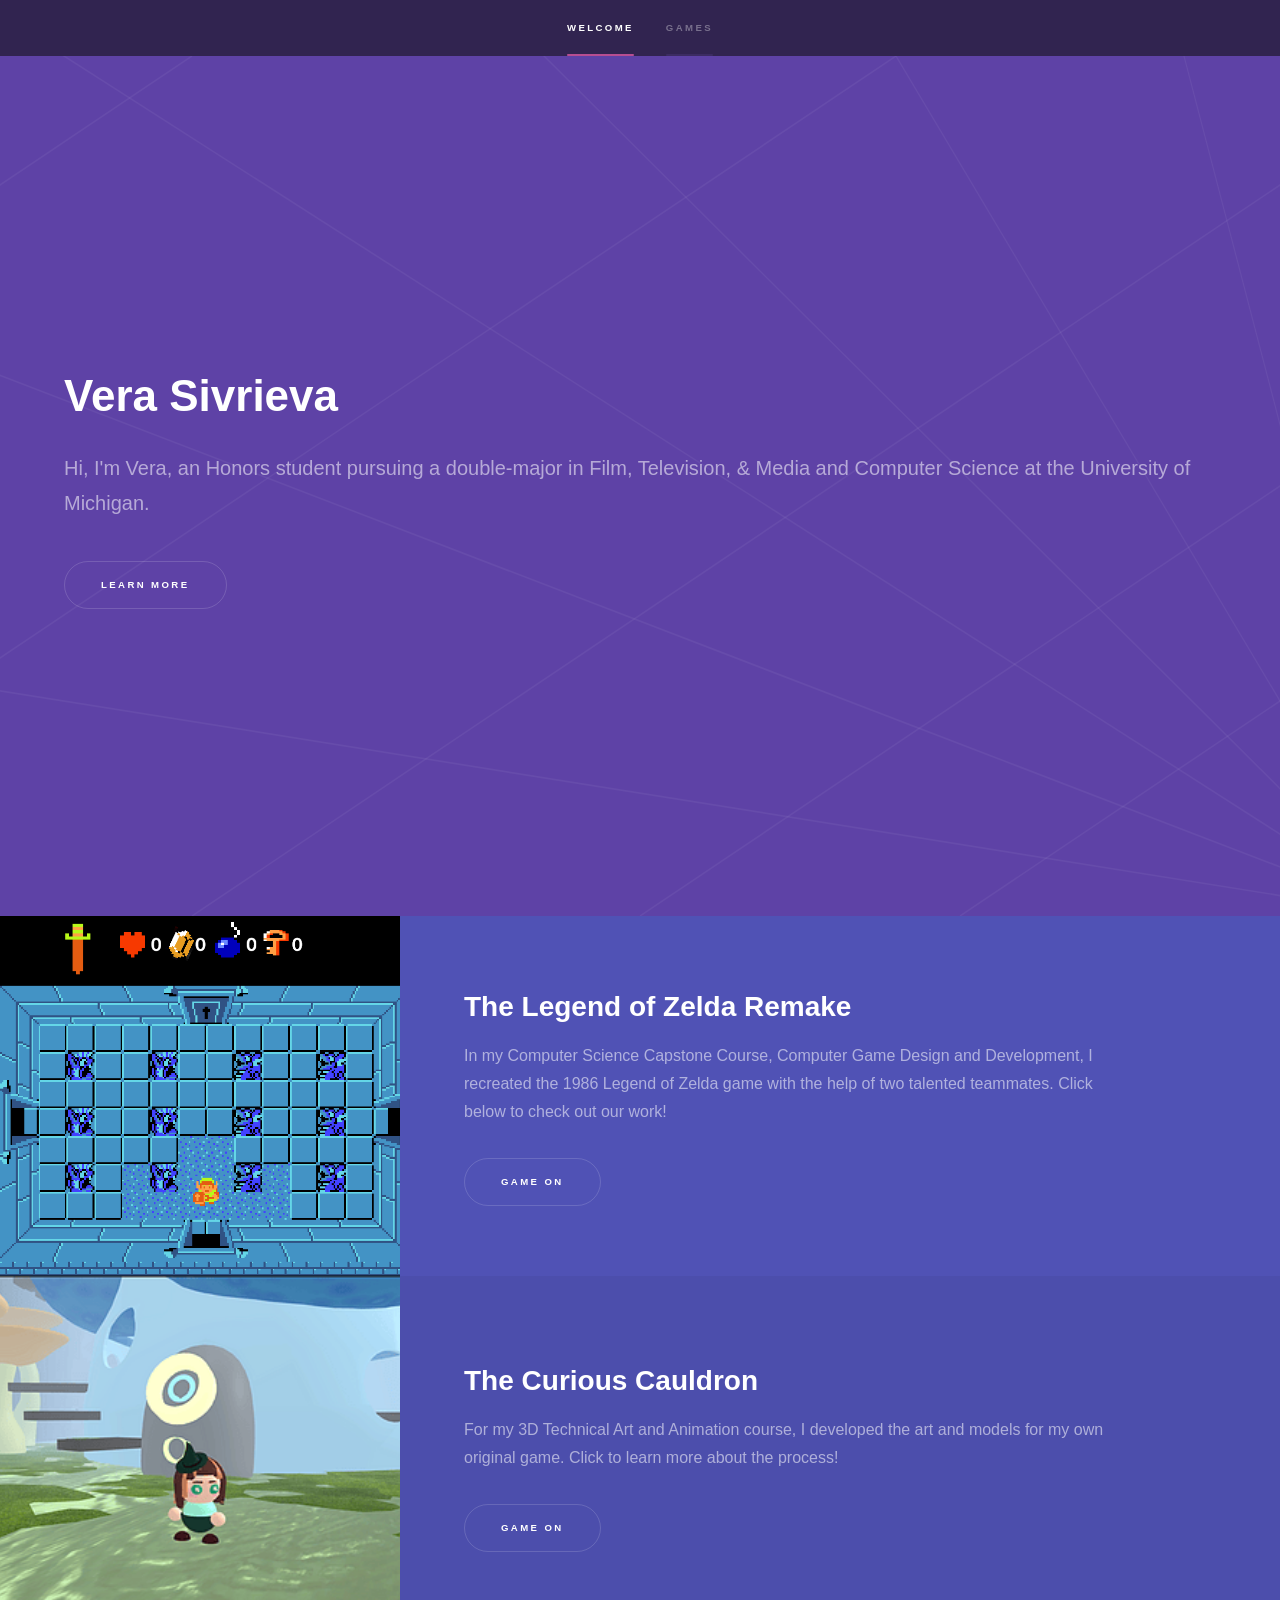
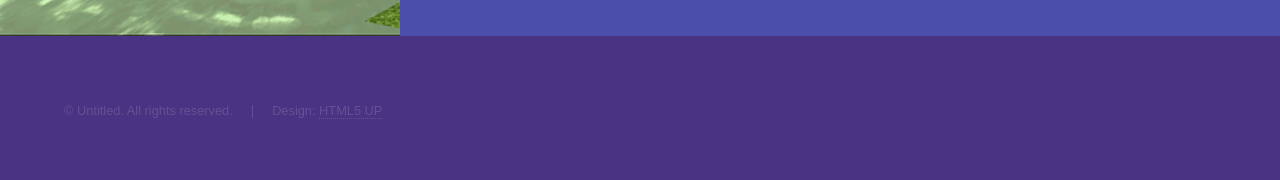
==== index.html @ f1d7e903 "first" ====
<!DOCTYPE HTML>
<!--
	Hyperspace by HTML5 UP
	html5up.net | @ajlkn
	Free for personal and commercial use under the CCA 3.0 license (html5up.net/license)
-->
<html>
	<head>
		<title>Vera Sivrieva</title>
		<meta charset="utf-8" />
		<meta name="viewport" content="width=device-width, initial-scale=1, user-scalable=no" />
		<link rel="stylesheet" href="assets/css/main.css" />
		<noscript><link rel="stylesheet" href="assets/css/noscript.css" /></noscript>
	</head>
	<body class="is-preload">

		<!-- Sidebar -->
			<section id="sidebar">
				<div class="inner">
					<nav>
						<ul>
							<li><a href="#intro">Welcome</a></li>
							<li><a href="#one">Games</a></li>
							<!--<li><a href="#two">What we do</a></li>
							<li><a href="#three">Get in touch</a></li>-->
						</ul>
					</nav>
				</div>
			</section>

		<!-- Wrapper -->
			<div id="wrapper">

				<!-- Intro -->
					<section id="intro" class="wrapper style1 fullscreen fade-up">
						<div class="inner">
							<h1>Vera Sivrieva</h1>
							<p>Hi, I'm Vera, an Honors student pursuing a double-major in Film, Television, & Media and Computer Science at the University of Michigan.</p>
							<ul class="actions">
								<li><a href="#one" class="button scrolly">Learn more</a></li>
							</ul>
						</div>
					</section>

				<!-- One -->
					<section id="one" class="wrapper style2 spotlights">
						<section>
							<a href="#" class="image"><img src="images/zelda.png" alt="" data-position="center center" /></a>
							<div class="content">
								<div class="inner">
									<h2>The Legend of Zelda Remake</h2>
									<p>In my Computer Science Capstone Course, Computer Game Design and Development, I recreated the 1986 Legend of Zelda game with the help of two talented teammates. Click below to check out our work!</p>
									<ul class="actions">
										<li><a href="generic.html" class="button">Game On</a></li>
									</ul>
								</div>
							</div>
						</section>
						<section>
							<a href="#" class="image"><img src="images/curiouscauldron.png" alt="" data-position="top center" /></a>
							<div class="content">
								<div class="inner">
									<h2>The Curious Cauldron</h2>
									<p>For my 3D Technical Art and Animation course, I developed the art and models for my own original game. Click to learn more about the process! </p>
									<ul class="actions">
										<li><a href="generic.html" class="button">Game On</a></li>
									</ul>
								</div>
							</div>
						</section>
						<!--<section>
							<a href="#" class="image"><img src="images/pic03.jpg" alt="" data-position="25% 25%" /></a>
							<div class="content">
								<div class="inner">
									<h2>Ultricies aliquam</h2>
									<p>Phasellus convallis elit id ullamcorper pulvinar. Duis aliquam turpis mauris, eu ultricies erat malesuada quis. Aliquam dapibus.</p>
									<ul class="actions">
										<li><a href="generic.html" class="button">Learn more</a></li>
									</ul>
								</div>
							</div>
						</section>
					</section>-->

				<!-- Two -->
					<!--<section id="two" class="wrapper style3 fade-up">
						<div class="inner">
							<h2>What we do</h2>
							<p>Phasellus convallis elit id ullamcorper pulvinar. Duis aliquam turpis mauris, eu ultricies erat malesuada quis. Aliquam dapibus, lacus eget hendrerit bibendum, urna est aliquam sem, sit amet imperdiet est velit quis lorem.</p>
							<div class="features">
								<section>
									<span class="icon solid major fa-code"></span>
									<h3>Lorem ipsum amet</h3>
									<p>Phasellus convallis elit id ullam corper amet et pulvinar. Duis aliquam turpis mauris, sed ultricies erat dapibus.</p>
								</section>
								<section>
									<span class="icon solid major fa-lock"></span>
									<h3>Aliquam sed nullam</h3>
									<p>Phasellus convallis elit id ullam corper amet et pulvinar. Duis aliquam turpis mauris, sed ultricies erat dapibus.</p>
								</section>
								<section>
									<span class="icon solid major fa-cog"></span>
									<h3>Sed erat ullam corper</h3>
									<p>Phasellus convallis elit id ullam corper amet et pulvinar. Duis aliquam turpis mauris, sed ultricies erat dapibus.</p>
								</section>
								<section>
									<span class="icon solid major fa-desktop"></span>
									<h3>Veroeros quis lorem</h3>
									<p>Phasellus convallis elit id ullam corper amet et pulvinar. Duis aliquam turpis mauris, sed ultricies erat dapibus.</p>
								</section>
								<section>
									<span class="icon solid major fa-link"></span>
									<h3>Urna quis bibendum</h3>
									<p>Phasellus convallis elit id ullam corper amet et pulvinar. Duis aliquam turpis mauris, sed ultricies erat dapibus.</p>
								</section>
								<section>
									<span class="icon major fa-gem"></span>
									<h3>Aliquam urna dapibus</h3>
									<p>Phasellus convallis elit id ullam corper amet et pulvinar. Duis aliquam turpis mauris, sed ultricies erat dapibus.</p>
								</section>
							</div>
							<ul class="actions">
								<li><a href="generic.html" class="button">Learn more</a></li>
							</ul>
						</div>
					</section>-->
					
				<!-- Three -->
					<!-- 	<section id="three" class="wrapper style1 fade-up">
						<div class="inner">
							<h2>Get in touch</h2>
							<p>Phasellus convallis elit id ullamcorper pulvinar. Duis aliquam turpis mauris, eu ultricies erat malesuada quis. Aliquam dapibus, lacus eget hendrerit bibendum, urna est aliquam sem, sit amet imperdiet est velit quis lorem.</p>
							<div class="split style1">
								<section>
									<form method="post" action="#">
										<div class="fields">
											<div class="field half">
												<label for="name">Name</label>
												<input type="text" name="name" id="name" />
											</div>
											<div class="field half">
												<label for="email">Email</label>
												<input type="text" name="email" id="email" />
											</div>
											<div class="field">
												<label for="message">Message</label>
												<textarea name="message" id="message" rows="5"></textarea>
											</div>
										</div>
										<ul class="actions">
											<li><a href="" class="button submit">Send Message</a></li>
										</ul>
									</form>
								</section>
								<section>
									<ul class="contact">
										<li>
											<h3>Address</h3>
											<span>12345 Somewhere Road #654<br />
											Nashville, TN 00000-0000<br />
											USA</span>
										</li>
										<li>
											<h3>Email</h3>
											<a href="#">user@untitled.tld</a>
										</li>
										<li>
											<h3>Phone</h3>
											<span>(000) 000-0000</span>
										</li>
										<li>
											<h3>Social</h3>
											<ul class="icons">
												<li><a href="#" class="icon brands fa-twitter"><span class="label">Twitter</span></a></li>
												<li><a href="#" class="icon brands fa-facebook-f"><span class="label">Facebook</span></a></li>
												<li><a href="#" class="icon brands fa-github"><span class="label">GitHub</span></a></li>
												<li><a href="#" class="icon brands fa-instagram"><span class="label">Instagram</span></a></li>
												<li><a href="#" class="icon brands fa-linkedin-in"><span class="label">LinkedIn</span></a></li>
											</ul>
										</li>
									</ul>
								</section>
							</div>
						</div>
					</section>

			</div> -->

		<!-- Footer -->
			<footer id="footer" class="wrapper style1-alt">
				<div class="inner">
					<ul class="menu">
						<li>&copy; Untitled. All rights reserved.</li><li>Design: <a href="http://html5up.net">HTML5 UP</a></li>
					</ul>
				</div>
			</footer>

		<!-- Scripts -->
			<script src="assets/js/jquery.min.js"></script>
			<script src="assets/js/jquery.scrollex.min.js"></script>
			<script src="assets/js/jquery.scrolly.min.js"></script>
			<script src="assets/js/browser.min.js"></script>
			<script src="assets/js/breakpoints.min.js"></script>
			<script src="assets/js/util.js"></script>
			<script src="assets/js/main.js"></script>

	</body>
</html>
---- assets/css/main.css ----
@import url(fontawesome-all.min.css);

/*
	Hyperspace by HTML5 UP
	html5up.net | @ajlkn
	Free for personal and commercial use under the CCA 3.0 license (html5up.net/license)
*/

html, body, div, span, applet, object,
iframe, h1, h2, h3, h4, h5, h6, p, blockquote,
pre, a, abbr, acronym, address, big, cite,
code, del, dfn, em, img, ins, kbd, q, s, samp,
small, strike, strong, sub, sup, tt, var, b,
u, i, center, dl, dt, dd, ol, ul, li, fieldset,
form, label, legend, table, caption, tbody,
tfoot, thead, tr, th, td, article, aside,
canvas, details, embed, figure, figcaption,
footer, header, hgroup, menu, nav, output, ruby,
section, summary, time, mark, audio, video {
	margin: 0;
	padding: 0;
	border: 0;
	font-size: 100%;
	font: inherit;
	vertical-align: baseline;}

article, aside, details, figcaption, figure,
footer, header, hgroup, menu, nav, section {
	display: block;}

body {
	line-height: 1;
}

ol, ul {
	list-style: none;
}

blockquote, q {
	quotes: none;
}

	blockquote:before, blockquote:after, q:before, q:after {
		content: '';
		content: none;
	}

table {
	border-collapse: collapse;
	border-spacing: 0;
}

body {
	-webkit-text-size-adjust: none;
}

mark {
	background-color: transparent;
	color: inherit;
}

input::-moz-focus-inner {
	border: 0;
	padding: 0;
}

input, select, textarea {
	-moz-appearance: none;
	-webkit-appearance: none;
	-ms-appearance: none;
	appearance: none;
}

/* Basic */

	@-ms-viewport {
		width: device-width;
	}

	body {
		-ms-overflow-style: scrollbar;
	}

	@media screen and (max-width: 480px) {

		html, body {
			min-width: 320px;
		}

	}

	html {
		box-sizing: border-box;
	}

	*, *:before, *:after {
		box-sizing: inherit;
	}

	body {
		background: #312450;
	}

		body.is-preload *, body.is-preload *:before, body.is-preload *:after {
			-moz-animation: none !important;
			-webkit-animation: none !important;
			-ms-animation: none !important;
			animation: none !important;
			-moz-transition: none !important;
			-webkit-transition: none !important;
			-ms-transition: none !important;
			transition: none !important;
		}

/* Type */

	body, input, select, textarea {
		color: rgba(255, 255, 255, 0.55);
		font-family: Arial, Helvetica, sans-serif;
		font-size: 16.5pt;
		font-weight: normal;
		line-height: 1.75;
	}

		@media screen and (max-width: 1680px) {

			body, input, select, textarea {
				font-size: 13pt;
			}

		}

		@media screen and (max-width: 1280px) {

			body, input, select, textarea {
				font-size: 12pt;
			}

		}

		@media screen and (max-width: 360px) {

			body, input, select, textarea {
				font-size: 11pt;
			}

		}

	a {
		-moz-transition: color 0.2s ease, border-bottom-color 0.2s ease;
		-webkit-transition: color 0.2s ease, border-bottom-color 0.2s ease;
		-ms-transition: color 0.2s ease, border-bottom-color 0.2s ease;
		transition: color 0.2s ease, border-bottom-color 0.2s ease;
		border-bottom: dotted 1px rgba(255, 255, 255, 0.35);
		color: inherit;
		text-decoration: none;
	}

		a:hover {
			border-bottom-color: transparent;
			color: #ffffff;
		}

	strong, b {
		color: #ffffff;
		font-weight: bold;
	}

	em, i {
		font-style: italic;
	}

	p {
		margin: 0 0 2em 0;
	}

	h1, h2, h3, h4, h5, h6 {
		color: #ffffff;
		font-weight: bold;
		line-height: 1.5;
		margin: 0 0 0.5em 0;
	}

		h1 a, h2 a, h3 a, h4 a, h5 a, h6 a {
			color: inherit;
			text-decoration: none;
		}

	h1 {
		font-size: 2.75em;
	}

		h1.major {
			margin: 0 0 1.3em 0;
			position: relative;
			padding-bottom: 0.35em;
		}

			h1.major:after {
				background-image: -moz-linear-gradient(to right, #5e42a6, #b74e91);
				background-image: -webkit-linear-gradient(to right, #5e42a6, #b74e91);
				background-image: -ms-linear-gradient(to right, #5e42a6, #b74e91);
				background-image: linear-gradient(to right, #5e42a6, #b74e91);
				-moz-transition: max-width 0.2s ease;
				-webkit-transition: max-width 0.2s ease;
				-ms-transition: max-width 0.2s ease;
				transition: max-width 0.2s ease;
				border-radius: 0.2em;
				bottom: 0;
				content: '';
				height: 0.05em;
				position: absolute;
				right: 0;
				width: 100%;
			}

	h2 {
		font-size: 1.75em;
	}

	h3 {
		font-size: 1.1em;
	}

	h4 {
		font-size: 1em;
	}

	h5 {
		font-size: 0.8em;
	}

	h6 {
		font-size: 0.6em;
	}

	@media screen and (max-width: 736px) {

		h1 {
			font-size: 2em;
		}

		h2 {
			font-size: 1.25em;
		}

		h3 {
			font-size: 1em;
		}

		h4 {
			font-size: 0.8em;
		}

		h5 {
			font-size: 0.6em;
		}

		h6 {
			font-size: 0.6em;
		}

	}

	sub {
		font-size: 0.8em;
		position: relative;
		top: 0.5em;
	}

	sup {
		font-size: 0.8em;
		position: relative;
		top: -0.5em;
	}

	blockquote {
		border-left: solid 4px rgba(255, 255, 255, 0.15);
		font-style: italic;
		margin: 0 0 2em 0;
		padding: 0.5em 0 0.5em 2em;
	}

	code {
		background: rgba(255, 255, 255, 0.05);
		border-radius: 0.25em;
		border: solid 1px rgba(255, 255, 255, 0.15);
		font-family: "Courier New", monospace;
		font-size: 0.9em;
		margin: 0 0.25em;
		padding: 0.25em 0.65em;
	}

	pre {
		-webkit-overflow-scrolling: touch;
		font-family: "Courier New", monospace;
		font-size: 0.9em;
		margin: 0 0 2em 0;
	}

		pre code {
			display: block;
			line-height: 1.75em;
			padding: 1em 1.5em;
			overflow-x: auto;
		}

	hr {
		border: 0;
		border-bottom: solid 1px rgba(255, 255, 255, 0.15);
		margin: 2em 0;
	}

		hr.major {
			margin: 3em 0;
		}

	.align-left {
		text-align: left;
	}

	.align-center {
		text-align: center;
	}

	.align-right {
		text-align: right;
	}

/* Row */

	.row {
		display: flex;
		flex-wrap: wrap;
		box-sizing: border-box;
		align-items: stretch;
	}

		.row > * {
			box-sizing: border-box;
		}

		.row.gtr-uniform > * > :last-child {
			margin-bottom: 0;
		}

		.row.aln-left {
			justify-content: flex-start;
		}

		.row.aln-center {
			justify-content: center;
		}

		.row.aln-right {
			justify-content: flex-end;
		}

		.row.aln-top {
			align-items: flex-start;
		}

		.row.aln-middle {
			align-items: center;
		}

		.row.aln-bottom {
			align-items: flex-end;
		}

		.row > .imp {
			order: -1;
		}

		.row > .col-1 {
			width: 8.33333%;
		}

		.row > .off-1 {
			margin-left: 8.33333%;
		}

		.row > .col-2 {
			width: 16.66667%;
		}

		.row > .off-2 {
			margin-left: 16.66667%;
		}

		.row > .col-3 {
			width: 25%;
		}

		.row > .off-3 {
			margin-left: 25%;
		}

		.row > .col-4 {
			width: 33.33333%;
		}

		.row > .off-4 {
			margin-left: 33.33333%;
		}

		.row > .col-5 {
			width: 41.66667%;
		}

		.row > .off-5 {
			margin-left: 41.66667%;
		}

		.row > .col-6 {
			width: 50%;
		}

		.row > .off-6 {
			margin-left: 50%;
		}

		.row > .col-7 {
			width: 58.33333%;
		}

		.row > .off-7 {
			margin-left: 58.33333%;
		}

		.row > .col-8 {
			width: 66.66667%;
		}

		.row > .off-8 {
			margin-left: 66.66667%;
		}

		.row > .col-9 {
			width: 75%;
		}

		.row > .off-9 {
			margin-left: 75%;
		}

		.row > .col-10 {
			width: 83.33333%;
		}

		.row > .off-10 {
			margin-left: 83.33333%;
		}

		.row > .col-11 {
			width: 91.66667%;
		}

		.row > .off-11 {
			margin-left: 91.66667%;
		}

		.row > .col-12 {
			width: 100%;
		}

		.row > .off-12 {
			margin-left: 100%;
		}

		.row.gtr-0 {
			margin-top: 0;
			margin-left: 0em;
		}

			.row.gtr-0 > * {
				padding: 0 0 0 0em;
			}

			.row.gtr-0.gtr-uniform {
				margin-top: 0em;
			}

				.row.gtr-0.gtr-uniform > * {
					padding-top: 0em;
				}

		.row.gtr-25 {
			margin-top: 0;
			margin-left: -0.375em;
		}

			.row.gtr-25 > * {
				padding: 0 0 0 0.375em;
			}

			.row.gtr-25.gtr-uniform {
				margin-top: -0.375em;
			}

				.row.gtr-25.gtr-uniform > * {
					padding-top: 0.375em;
				}

		.row.gtr-50 {
			margin-top: 0;
			margin-left: -0.75em;
		}

			.row.gtr-50 > * {
				padding: 0 0 0 0.75em;
			}

			.row.gtr-50.gtr-uniform {
				margin-top: -0.75em;
			}

				.row.gtr-50.gtr-uniform > * {
					padding-top: 0.75em;
				}

		.row {
			margin-top: 0;
			margin-left: -1.5em;
		}

			.row > * {
				padding: 0 0 0 1.5em;
			}

			.row.gtr-uniform {
				margin-top: -1.5em;
			}

				.row.gtr-uniform > * {
					padding-top: 1.5em;
				}

		.row.gtr-150 {
			margin-top: 0;
			margin-left: -2.25em;
		}

			.row.gtr-150 > * {
				padding: 0 0 0 2.25em;
			}

			.row.gtr-150.gtr-uniform {
				margin-top: -2.25em;
			}

				.row.gtr-150.gtr-uniform > * {
					padding-top: 2.25em;
				}

		.row.gtr-200 {
			margin-top: 0;
			margin-left: -3em;
		}

			.row.gtr-200 > * {
				padding: 0 0 0 3em;
			}

			.row.gtr-200.gtr-uniform {
				margin-top: -3em;
			}

				.row.gtr-200.gtr-uniform > * {
					padding-top: 3em;
				}

		@media screen and (max-width: 1680px) {

			.row {
				display: flex;
				flex-wrap: wrap;
				box-sizing: border-box;
				align-items: stretch;
			}

				.row > * {
					box-sizing: border-box;
				}

				.row.gtr-uniform > * > :last-child {
					margin-bottom: 0;
				}

				.row.aln-left {
					justify-content: flex-start;
				}

				.row.aln-center {
					justify-content: center;
				}

				.row.aln-right {
					justify-content: flex-end;
				}

				.row.aln-top {
					align-items: flex-start;
				}

				.row.aln-middle {
					align-items: center;
				}

				.row.aln-bottom {
					align-items: flex-end;
				}

				.row > .imp-xlarge {
					order: -1;
				}

				.row > .col-1-xlarge {
					width: 8.33333%;
				}

				.row > .off-1-xlarge {
					margin-left: 8.33333%;
				}

				.row > .col-2-xlarge {
					width: 16.66667%;
				}

				.row > .off-2-xlarge {
					margin-left: 16.66667%;
				}

				.row > .col-3-xlarge {
					width: 25%;
				}

				.row > .off-3-xlarge {
					margin-left: 25%;
				}

				.row > .col-4-xlarge {
					width: 33.33333%;
				}

				.row > .off-4-xlarge {
					margin-left: 33.33333%;
				}

				.row > .col-5-xlarge {
					width: 41.66667%;
				}

				.row > .off-5-xlarge {
					margin-left: 41.66667%;
				}

				.row > .col-6-xlarge {
					width: 50%;
				}

				.row > .off-6-xlarge {
					margin-left: 50%;
				}

				.row > .col-7-xlarge {
					width: 58.33333%;
				}

				.row > .off-7-xlarge {
					margin-left: 58.33333%;
				}

				.row > .col-8-xlarge {
					width: 66.66667%;
				}

				.row > .off-8-xlarge {
					margin-left: 66.66667%;
				}

				.row > .col-9-xlarge {
					width: 75%;
				}

				.row > .off-9-xlarge {
					margin-left: 75%;
				}

				.row > .col-10-xlarge {
					width: 83.33333%;
				}

				.row > .off-10-xlarge {
					margin-left: 83.33333%;
				}

				.row > .col-11-xlarge {
					width: 91.66667%;
				}

				.row > .off-11-xlarge {
					margin-left: 91.66667%;
				}

				.row > .col-12-xlarge {
					width: 100%;
				}

				.row > .off-12-xlarge {
					margin-left: 100%;
				}

				.row.gtr-0 {
					margin-top: 0;
					margin-left: 0em;
				}

					.row.gtr-0 > * {
						padding: 0 0 0 0em;
					}

					.row.gtr-0.gtr-uniform {
						margin-top: 0em;
					}

						.row.gtr-0.gtr-uniform > * {
							padding-top: 0em;
						}

				.row.gtr-25 {
					margin-top: 0;
					margin-left: -0.375em;
				}

					.row.gtr-25 > * {
						padding: 0 0 0 0.375em;
					}

					.row.gtr-25.gtr-uniform {
						margin-top: -0.375em;
					}

						.row.gtr-25.gtr-uniform > * {
							padding-top: 0.375em;
						}

				.row.gtr-50 {
					margin-top: 0;
					margin-left: -0.75em;
				}

					.row.gtr-50 > * {
						padding: 0 0 0 0.75em;
					}

					.row.gtr-50.gtr-uniform {
						margin-top: -0.75em;
					}

						.row.gtr-50.gtr-uniform > * {
							padding-top: 0.75em;
						}

				.row {
					margin-top: 0;
					margin-left: -1.5em;
				}

					.row > * {
						padding: 0 0 0 1.5em;
					}

					.row.gtr-uniform {
						margin-top: -1.5em;
					}

						.row.gtr-uniform > * {
							padding-top: 1.5em;
						}

				.row.gtr-150 {
					margin-top: 0;
					margin-left: -2.25em;
				}

					.row.gtr-150 > * {
						padding: 0 0 0 2.25em;
					}

					.row.gtr-150.gtr-uniform {
						margin-top: -2.25em;
					}

						.row.gtr-150.gtr-uniform > * {
							padding-top: 2.25em;
						}

				.row.gtr-200 {
					margin-top: 0;
					margin-left: -3em;
				}

					.row.gtr-200 > * {
						padding: 0 0 0 3em;
					}

					.row.gtr-200.gtr-uniform {
						margin-top: -3em;
					}

						.row.gtr-200.gtr-uniform > * {
							padding-top: 3em;
						}

		}

		@media screen and (max-width: 1280px) {

			.row {
				display: flex;
				flex-wrap: wrap;
				box-sizing: border-box;
				align-items: stretch;
			}

				.row > * {
					box-sizing: border-box;
				}

				.row.gtr-uniform > * > :last-child {
					margin-bottom: 0;
				}

				.row.aln-left {
					justify-content: flex-start;
				}

				.row.aln-center {
					justify-content: center;
				}

				.row.aln-right {
					justify-content: flex-end;
				}

				.row.aln-top {
					align-items: flex-start;
				}

				.row.aln-middle {
					align-items: center;
				}

				.row.aln-bottom {
					align-items: flex-end;
				}

				.row > .imp-large {
					order: -1;
				}

				.row > .col-1-large {
					width: 8.33333%;
				}

				.row > .off-1-large {
					margin-left: 8.33333%;
				}

				.row > .col-2-large {
					width: 16.66667%;
				}

				.row > .off-2-large {
					margin-left: 16.66667%;
				}

				.row > .col-3-large {
					width: 25%;
				}

				.row > .off-3-large {
					margin-left: 25%;
				}

				.row > .col-4-large {
					width: 33.33333%;
				}

				.row > .off-4-large {
					margin-left: 33.33333%;
				}

				.row > .col-5-large {
					width: 41.66667%;
				}

				.row > .off-5-large {
					margin-left: 41.66667%;
				}

				.row > .col-6-large {
					width: 50%;
				}

				.row > .off-6-large {
					margin-left: 50%;
				}

				.row > .col-7-large {
					width: 58.33333%;
				}

				.row > .off-7-large {
					margin-left: 58.33333%;
				}

				.row > .col-8-large {
					width: 66.66667%;
				}

				.row > .off-8-large {
					margin-left: 66.66667%;
				}

				.row > .col-9-large {
					width: 75%;
				}

				.row > .off-9-large {
					margin-left: 75%;
				}

				.row > .col-10-large {
					width: 83.33333%;
				}

				.row > .off-10-large {
					margin-left: 83.33333%;
				}

				.row > .col-11-large {
					width: 91.66667%;
				}

				.row > .off-11-large {
					margin-left: 91.66667%;
				}

				.row > .col-12-large {
					width: 100%;
				}

				.row > .off-12-large {
					margin-left: 100%;
				}

				.row.gtr-0 {
					margin-top: 0;
					margin-left: 0em;
				}

					.row.gtr-0 > * {
						padding: 0 0 0 0em;
					}

					.row.gtr-0.gtr-uniform {
						margin-top: 0em;
					}

						.row.gtr-0.gtr-uniform > * {
							padding-top: 0em;
						}

				.row.gtr-25 {
					margin-top: 0;
					margin-left: -0.375em;
				}

					.row.gtr-25 > * {
						padding: 0 0 0 0.375em;
					}

					.row.gtr-25.gtr-uniform {
						margin-top: -0.375em;
					}

						.row.gtr-25.gtr-uniform > * {
							padding-top: 0.375em;
						}

				.row.gtr-50 {
					margin-top: 0;
					margin-left: -0.75em;
				}

					.row.gtr-50 > * {
						padding: 0 0 0 0.75em;
					}

					.row.gtr-50.gtr-uniform {
						margin-top: -0.75em;
					}

						.row.gtr-50.gtr-uniform > * {
							padding-top: 0.75em;
						}

				.row {
					margin-top: 0;
					margin-left: -1.5em;
				}

					.row > * {
						padding: 0 0 0 1.5em;
					}

					.row.gtr-uniform {
						margin-top: -1.5em;
					}

						.row.gtr-uniform > * {
							padding-top: 1.5em;
						}

				.row.gtr-150 {
					margin-top: 0;
					margin-left: -2.25em;
				}

					.row.gtr-150 > * {
						padding: 0 0 0 2.25em;
					}

					.row.gtr-150.gtr-uniform {
						margin-top: -2.25em;
					}

						.row.gtr-150.gtr-uniform > * {
							padding-top: 2.25em;
						}

				.row.gtr-200 {
					margin-top: 0;
					margin-left: -3em;
				}

					.row.gtr-200 > * {
						padding: 0 0 0 3em;
					}

					.row.gtr-200.gtr-uniform {
						margin-top: -3em;
					}

						.row.gtr-200.gtr-uniform > * {
							padding-top: 3em;
						}

		}

		@media screen and (max-width: 980px) {

			.row {
				display: flex;
				flex-wrap: wrap;
				box-sizing: border-box;
				align-items: stretch;
			}

				.row > * {
					box-sizing: border-box;
				}

				.row.gtr-uniform > * > :last-child {
					margin-bottom: 0;
				}

				.row.aln-left {
					justify-content: flex-start;
				}

				.row.aln-center {
					justify-content: center;
				}

				.row.aln-right {
					justify-content: flex-end;
				}

				.row.aln-top {
					align-items: flex-start;
				}

				.row.aln-middle {
					align-items: center;
				}

				.row.aln-bottom {
					align-items: flex-end;
				}

				.row > .imp-medium {
					order: -1;
				}

				.row > .col-1-medium {
					width: 8.33333%;
				}

				.row > .off-1-medium {
					margin-left: 8.33333%;
				}

				.row > .col-2-medium {
					width: 16.66667%;
				}

				.row > .off-2-medium {
					margin-left: 16.66667%;
				}

				.row > .col-3-medium {
					width: 25%;
				}

				.row > .off-3-medium {
					margin-left: 25%;
				}

				.row > .col-4-medium {
					width: 33.33333%;
				}

				.row > .off-4-medium {
					margin-left: 33.33333%;
				}

				.row > .col-5-medium {
					width: 41.66667%;
				}

				.row > .off-5-medium {
					margin-left: 41.66667%;
				}

				.row > .col-6-medium {
					width: 50%;
				}

				.row > .off-6-medium {
					margin-left: 50%;
				}

				.row > .col-7-medium {
					width: 58.33333%;
				}

				.row > .off-7-medium {
					margin-left: 58.33333%;
				}

				.row > .col-8-medium {
					width: 66.66667%;
				}

				.row > .off-8-medium {
					margin-left: 66.66667%;
				}

				.row > .col-9-medium {
					width: 75%;
				}

				.row > .off-9-medium {
					margin-left: 75%;
				}

				.row > .col-10-medium {
					width: 83.33333%;
				}

				.row > .off-10-medium {
					margin-left: 83.33333%;
				}

				.row > .col-11-medium {
					width: 91.66667%;
				}

				.row > .off-11-medium {
					margin-left: 91.66667%;
				}

				.row > .col-12-medium {
					width: 100%;
				}

				.row > .off-12-medium {
					margin-left: 100%;
				}

				.row.gtr-0 {
					margin-top: 0;
					margin-left: 0em;
				}

					.row.gtr-0 > * {
						padding: 0 0 0 0em;
					}

					.row.gtr-0.gtr-uniform {
						margin-top: 0em;
					}

						.row.gtr-0.gtr-uniform > * {
							padding-top: 0em;
						}

				.row.gtr-25 {
					margin-top: 0;
					margin-left: -0.375em;
				}

					.row.gtr-25 > * {
						padding: 0 0 0 0.375em;
					}

					.row.gtr-25.gtr-uniform {
						margin-top: -0.375em;
					}

						.row.gtr-25.gtr-uniform > * {
							padding-top: 0.375em;
						}

				.row.gtr-50 {
					margin-top: 0;
					margin-left: -0.75em;
				}

					.row.gtr-50 > * {
						padding: 0 0 0 0.75em;
					}

					.row.gtr-50.gtr-uniform {
						margin-top: -0.75em;
					}

						.row.gtr-50.gtr-uniform > * {
							padding-top: 0.75em;
						}

				.row {
					margin-top: 0;
					margin-left: -1.5em;
				}

					.row > * {
						padding: 0 0 0 1.5em;
					}

					.row.gtr-uniform {
						margin-top: -1.5em;
					}

						.row.gtr-uniform > * {
							padding-top: 1.5em;
						}

				.row.gtr-150 {
					margin-top: 0;
					margin-left: -2.25em;
				}

					.row.gtr-150 > * {
						padding: 0 0 0 2.25em;
					}

					.row.gtr-150.gtr-uniform {
						margin-top: -2.25em;
					}

						.row.gtr-150.gtr-uniform > * {
							padding-top: 2.25em;
						}

				.row.gtr-200 {
					margin-top: 0;
					margin-left: -3em;
				}

					.row.gtr-200 > * {
						padding: 0 0 0 3em;
					}

					.row.gtr-200.gtr-uniform {
						margin-top: -3em;
					}

						.row.gtr-200.gtr-uniform > * {
							padding-top: 3em;
						}

		}

		@media screen and (max-width: 736px) {

			.row {
				display: flex;
				flex-wrap: wrap;
				box-sizing: border-box;
				align-items: stretch;
			}

				.row > * {
					box-sizing: border-box;
				}

				.row.gtr-uniform > * > :last-child {
					margin-bottom: 0;
				}

				.row.aln-left {
					justify-content: flex-start;
				}

				.row.aln-center {
					justify-content: center;
				}

				.row.aln-right {
					justify-content: flex-end;
				}

				.row.aln-top {
					align-items: flex-start;
				}

				.row.aln-middle {
					align-items: center;
				}

				.row.aln-bottom {
					align-items: flex-end;
				}

				.row > .imp-small {
					order: -1;
				}

				.row > .col-1-small {
					width: 8.33333%;
				}

				.row > .off-1-small {
					margin-left: 8.33333%;
				}

				.row > .col-2-small {
					width: 16.66667%;
				}

				.row > .off-2-small {
					margin-left: 16.66667%;
				}

				.row > .col-3-small {
					width: 25%;
				}

				.row > .off-3-small {
					margin-left: 25%;
				}

				.row > .col-4-small {
					width: 33.33333%;
				}

				.row > .off-4-small {
					margin-left: 33.33333%;
				}

				.row > .col-5-small {
					width: 41.66667%;
				}

				.row > .off-5-small {
					margin-left: 41.66667%;
				}

				.row > .col-6-small {
					width: 50%;
				}

				.row > .off-6-small {
					margin-left: 50%;
				}

				.row > .col-7-small {
					width: 58.33333%;
				}

				.row > .off-7-small {
					margin-left: 58.33333%;
				}

				.row > .col-8-small {
					width: 66.66667%;
				}

				.row > .off-8-small {
					margin-left: 66.66667%;
				}

				.row > .col-9-small {
					width: 75%;
				}

				.row > .off-9-small {
					margin-left: 75%;
				}

				.row > .col-10-small {
					width: 83.33333%;
				}

				.row > .off-10-small {
					margin-left: 83.33333%;
				}

				.row > .col-11-small {
					width: 91.66667%;
				}

				.row > .off-11-small {
					margin-left: 91.66667%;
				}

				.row > .col-12-small {
					width: 100%;
				}

				.row > .off-12-small {
					margin-left: 100%;
				}

				.row.gtr-0 {
					margin-top: 0;
					margin-left: 0em;
				}

					.row.gtr-0 > * {
						padding: 0 0 0 0em;
					}

					.row.gtr-0.gtr-uniform {
						margin-top: 0em;
					}

						.row.gtr-0.gtr-uniform > * {
							padding-top: 0em;
						}

				.row.gtr-25 {
					margin-top: 0;
					margin-left: -0.375em;
				}

					.row.gtr-25 > * {
						padding: 0 0 0 0.375em;
					}

					.row.gtr-25.gtr-uniform {
						margin-top: -0.375em;
					}

						.row.gtr-25.gtr-uniform > * {
							padding-top: 0.375em;
						}

				.row.gtr-50 {
					margin-top: 0;
					margin-left: -0.75em;
				}

					.row.gtr-50 > * {
						padding: 0 0 0 0.75em;
					}

					.row.gtr-50.gtr-uniform {
						margin-top: -0.75em;
					}

						.row.gtr-50.gtr-uniform > * {
							padding-top: 0.75em;
						}

				.row {
					margin-top: 0;
					margin-left: -1.5em;
				}

					.row > * {
						padding: 0 0 0 1.5em;
					}

					.row.gtr-uniform {
						margin-top: -1.5em;
					}

						.row.gtr-uniform > * {
							padding-top: 1.5em;
						}

				.row.gtr-150 {
					margin-top: 0;
					margin-left: -2.25em;
				}

					.row.gtr-150 > * {
						padding: 0 0 0 2.25em;
					}

					.row.gtr-150.gtr-uniform {
						margin-top: -2.25em;
					}

						.row.gtr-150.gtr-uniform > * {
							padding-top: 2.25em;
						}

				.row.gtr-200 {
					margin-top: 0;
					margin-left: -3em;
				}

					.row.gtr-200 > * {
						padding: 0 0 0 3em;
					}

					.row.gtr-200.gtr-uniform {
						margin-top: -3em;
					}

						.row.gtr-200.gtr-uniform > * {
							padding-top: 3em;
						}

		}

		@media screen and (max-width: 480px) {

			.row {
				display: flex;
				flex-wrap: wrap;
				box-sizing: border-box;
				align-items: stretch;
			}

				.row > * {
					box-sizing: border-box;
				}

				.row.gtr-uniform > * > :last-child {
					margin-bottom: 0;
				}

				.row.aln-left {
					justify-content: flex-start;
				}

				.row.aln-center {
					justify-content: center;
				}

				.row.aln-right {
					justify-content: flex-end;
				}

				.row.aln-top {
					align-items: flex-start;
				}

				.row.aln-middle {
					align-items: center;
				}

				.row.aln-bottom {
					align-items: flex-end;
				}

				.row > .imp-xsmall {
					order: -1;
				}

				.row > .col-1-xsmall {
					width: 8.33333%;
				}

				.row > .off-1-xsmall {
					margin-left: 8.33333%;
				}

				.row > .col-2-xsmall {
					width: 16.66667%;
				}

				.row > .off-2-xsmall {
					margin-left: 16.66667%;
				}

				.row > .col-3-xsmall {
					width: 25%;
				}

				.row > .off-3-xsmall {
					margin-left: 25%;
				}

				.row > .col-4-xsmall {
					width: 33.33333%;
				}

				.row > .off-4-xsmall {
					margin-left: 33.33333%;
				}

				.row > .col-5-xsmall {
					width: 41.66667%;
				}

				.row > .off-5-xsmall {
					margin-left: 41.66667%;
				}

				.row > .col-6-xsmall {
					width: 50%;
				}

				.row > .off-6-xsmall {
					margin-left: 50%;
				}

				.row > .col-7-xsmall {
					width: 58.33333%;
				}

				.row > .off-7-xsmall {
					margin-left: 58.33333%;
				}

				.row > .col-8-xsmall {
					width: 66.66667%;
				}

				.row > .off-8-xsmall {
					margin-left: 66.66667%;
				}

				.row > .col-9-xsmall {
					width: 75%;
				}

				.row > .off-9-xsmall {
					margin-left: 75%;
				}

				.row > .col-10-xsmall {
					width: 83.33333%;
				}

				.row > .off-10-xsmall {
					margin-left: 83.33333%;
				}

				.row > .col-11-xsmall {
					width: 91.66667%;
				}

				.row > .off-11-xsmall {
					margin-left: 91.66667%;
				}

				.row > .col-12-xsmall {
					width: 100%;
				}

				.row > .off-12-xsmall {
					margin-left: 100%;
				}

				.row.gtr-0 {
					margin-top: 0;
					margin-left: 0em;
				}

					.row.gtr-0 > * {
						padding: 0 0 0 0em;
					}

					.row.gtr-0.gtr-uniform {
						margin-top: 0em;
					}

						.row.gtr-0.gtr-uniform > * {
							padding-top: 0em;
						}

				.row.gtr-25 {
					margin-top: 0;
					margin-left: -0.375em;
				}

					.row.gtr-25 > * {
						padding: 0 0 0 0.375em;
					}

					.row.gtr-25.gtr-uniform {
						margin-top: -0.375em;
					}

						.row.gtr-25.gtr-uniform > * {
							padding-top: 0.375em;
						}

				.row.gtr-50 {
					margin-top: 0;
					margin-left: -0.75em;
				}

					.row.gtr-50 > * {
						padding: 0 0 0 0.75em;
					}

					.row.gtr-50.gtr-uniform {
						margin-top: -0.75em;
					}

						.row.gtr-50.gtr-uniform > * {
							padding-top: 0.75em;
						}

				.row {
					margin-top: 0;
					margin-left: -1.5em;
				}

					.row > * {
						padding: 0 0 0 1.5em;
					}

					.row.gtr-uniform {
						margin-top: -1.5em;
					}

						.row.gtr-uniform > * {
							padding-top: 1.5em;
						}

				.row.gtr-150 {
					margin-top: 0;
					margin-left: -2.25em;
				}

					.row.gtr-150 > * {
						padding: 0 0 0 2.25em;
					}

					.row.gtr-150.gtr-uniform {
						margin-top: -2.25em;
					}

						.row.gtr-150.gtr-uniform > * {
							padding-top: 2.25em;
						}

				.row.gtr-200 {
					margin-top: 0;
					margin-left: -3em;
				}

					.row.gtr-200 > * {
						padding: 0 0 0 3em;
					}

					.row.gtr-200.gtr-uniform {
						margin-top: -3em;
					}

						.row.gtr-200.gtr-uniform > * {
							padding-top: 3em;
						}

		}

/* Box */

	.box {
		border-radius: 0.25em;
		border: solid 1px rgba(255, 255, 255, 0.15);
		margin-bottom: 2em;
		padding: 1.5em;
	}

		.box > :last-child,
		.box > :last-child > :last-child,
		.box > :last-child > :last-child > :last-child {
			margin-bottom: 0;
		}

		.box.alt {
			border: 0;
			border-radius: 0;
			padding: 0;
		}

/* Button */

	input[type="submit"],
	input[type="reset"],
	input[type="button"],
	button,
	.button {
		-moz-appearance: none;
		-webkit-appearance: none;
		-ms-appearance: none;
		appearance: none;
		-moz-transition: border-color 0.2s ease;
		-webkit-transition: border-color 0.2s ease;
		-ms-transition: border-color 0.2s ease;
		transition: border-color 0.2s ease;
		background-color: transparent;
		border: solid 1px !important;
		border-color: rgba(255, 255, 255, 0.15) !important;
		border-radius: 3em;
		color: #ffffff !important;
		cursor: pointer;
		display: inline-block;
		font-size: 0.6em;
		font-weight: bold;
		height: calc(4.75em + 2px);
		letter-spacing: 0.25em;
		line-height: 4.75em;
		outline: 0;
		padding: 0 3.75em;
		position: relative;
		text-align: center;
		text-decoration: none;
		text-transform: uppercase;
		white-space: nowrap;
	}

		input[type="submit"]:after,
		input[type="reset"]:after,
		input[type="button"]:after,
		button:after,
		.button:after {
			-moz-transform: scale(0.25);
			-webkit-transform: scale(0.25);
			-ms-transform: scale(0.25);
			transform: scale(0.25);
			pointer-events: none;
			-moz-transition: opacity 0.2s ease, -moz-transform 0.2s ease;
			-webkit-transition: opacity 0.2s ease, -webkit-transform 0.2s ease;
			-ms-transition: opacity 0.2s ease, -ms-transform 0.2s ease;
			transition: opacity 0.2s ease, transform 0.2s ease;
			background: #ffffff;
			border-radius: 3em;
			content: '';
			height: 100%;
			left: 0;
			opacity: 0;
			position: absolute;
			top: 0;
			width: 100%;
		}

		input[type="submit"].icon:before,
		input[type="reset"].icon:before,
		input[type="button"].icon:before,
		button.icon:before,
		.button.icon:before {
			margin-right: 0.75em;
		}

		input[type="submit"].fit,
		input[type="reset"].fit,
		input[type="button"].fit,
		button.fit,
		.button.fit {
			width: 100%;
		}

		input[type="submit"].small,
		input[type="reset"].small,
		input[type="button"].small,
		button.small,
		.button.small {
			font-size: 0.4em;
		}

		input[type="submit"].large,
		input[type="reset"].large,
		input[type="button"].large,
		button.large,
		.button.large {
			font-size: 0.8em;
		}

		input[type="submit"].primary,
		input[type="reset"].primary,
		input[type="button"].primary,
		button.primary,
		.button.primary {
			background-color: #ffffff;
			color: #312450 !important;
		}

			input[type="submit"].primary:after,
			input[type="reset"].primary:after,
			input[type="button"].primary:after,
			button.primary:after,
			.button.primary:after {
				display: none;
			}

		input[type="submit"].disabled, input[type="submit"]:disabled,
		input[type="reset"].disabled,
		input[type="reset"]:disabled,
		input[type="button"].disabled,
		input[type="button"]:disabled,
		button.disabled,
		button:disabled,
		.button.disabled,
		.button:disabled {
			cursor: default;
			opacity: 0.5;
			pointer-events: none;
		}

		input[type="submit"]:hover,
		input[type="reset"]:hover,
		input[type="button"]:hover,
		button:hover,
		.button:hover {
			border-color: rgba(255, 255, 255, 0.55) !important;
		}

			input[type="submit"]:hover:after,
			input[type="reset"]:hover:after,
			input[type="button"]:hover:after,
			button:hover:after,
			.button:hover:after {
				opacity: 0.05;
				-moz-transform: scale(1);
				-webkit-transform: scale(1);
				-ms-transform: scale(1);
				transform: scale(1);
			}

			input[type="submit"]:hover:active,
			input[type="reset"]:hover:active,
			input[type="button"]:hover:active,
			button:hover:active,
			.button:hover:active {
				border-color: #ffffff !important;
			}

				input[type="submit"]:hover:active:after,
				input[type="reset"]:hover:active:after,
				input[type="button"]:hover:active:after,
				button:hover:active:after,
				.button:hover:active:after {
					opacity: 0.1;
				}

/* Features */

	.features {
		display: -moz-flex;
		display: -webkit-flex;
		display: -ms-flex;
		display: flex;
		-moz-flex-wrap: wrap;
		-webkit-flex-wrap: wrap;
		-ms-flex-wrap: wrap;
		flex-wrap: wrap;
		border-radius: 0.25em;
		border: solid 1px rgba(255, 255, 255, 0.15);
		background: rgba(255, 255, 255, 0.05);
		margin: 0 0 2em 0;
	}

		.features section {
			padding: 3.5em 3em 1em 7em ;
			width: 50%;
			border-top: solid 1px rgba(255, 255, 255, 0.15);
			position: relative;
		}

			.features section:nth-child(-n + 2) {
				border-top-width: 0;
			}

			.features section:nth-child(2n) {
				border-left: solid 1px rgba(255, 255, 255, 0.15);
			}

			.features section .icon {
				-moz-transition: opacity 0.5s ease, -moz-transform 0.5s ease;
				-webkit-transition: opacity 0.5s ease, -webkit-transform 0.5s ease;
				-ms-transition: opacity 0.5s ease, -ms-transform 0.5s ease;
				transition: opacity 0.5s ease, transform 0.5s ease;
				-moz-transition-delay: 1s;
				-webkit-transition-delay: 1s;
				-ms-transition-delay: 1s;
				transition-delay: 1s;
				-moz-transform: scale(1);
				-webkit-transform: scale(1);
				-ms-transform: scale(1);
				transform: scale(1);
				position: absolute;
				left: 3em;
				top: 3em;
				opacity: 1;
			}

			.features section:nth-child(1) .icon {
				-moz-transition-delay: 0.15s;
				-webkit-transition-delay: 0.15s;
				-ms-transition-delay: 0.15s;
				transition-delay: 0.15s;
			}

			.features section:nth-child(2) .icon {
				-moz-transition-delay: 0.3s;
				-webkit-transition-delay: 0.3s;
				-ms-transition-delay: 0.3s;
				transition-delay: 0.3s;
			}

			.features section:nth-child(3) .icon {
				-moz-transition-delay: 0.45s;
				-webkit-transition-delay: 0.45s;
				-ms-transition-delay: 0.45s;
				transition-delay: 0.45s;
			}

			.features section:nth-child(4) .icon {
				-moz-transition-delay: 0.6s;
				-webkit-transition-delay: 0.6s;
				-ms-transition-delay: 0.6s;
				transition-delay: 0.6s;
			}

			.features section:nth-child(5) .icon {
				-moz-transition-delay: 0.75s;
				-webkit-transition-delay: 0.75s;
				-ms-transition-delay: 0.75s;
				transition-delay: 0.75s;
			}

			.features section:nth-child(6) .icon {
				-moz-transition-delay: 0.9s;
				-webkit-transition-delay: 0.9s;
				-ms-transition-delay: 0.9s;
				transition-delay: 0.9s;
			}

			.features section:nth-child(7) .icon {
				-moz-transition-delay: 1.05s;
				-webkit-transition-delay: 1.05s;
				-ms-transition-delay: 1.05s;
				transition-delay: 1.05s;
			}

			.features section:nth-child(8) .icon {
				-moz-transition-delay: 1.2s;
				-webkit-transition-delay: 1.2s;
				-ms-transition-delay: 1.2s;
				transition-delay: 1.2s;
			}

			.features section:nth-child(9) .icon {
				-moz-transition-delay: 1.35s;
				-webkit-transition-delay: 1.35s;
				-ms-transition-delay: 1.35s;
				transition-delay: 1.35s;
			}

			.features section:nth-child(10) .icon {
				-moz-transition-delay: 1.5s;
				-webkit-transition-delay: 1.5s;
				-ms-transition-delay: 1.5s;
				transition-delay: 1.5s;
			}

			.features section:nth-child(11) .icon {
				-moz-transition-delay: 1.65s;
				-webkit-transition-delay: 1.65s;
				-ms-transition-delay: 1.65s;
				transition-delay: 1.65s;
			}

			.features section:nth-child(12) .icon {
				-moz-transition-delay: 1.8s;
				-webkit-transition-delay: 1.8s;
				-ms-transition-delay: 1.8s;
				transition-delay: 1.8s;
			}

			.features section:nth-child(13) .icon {
				-moz-transition-delay: 1.95s;
				-webkit-transition-delay: 1.95s;
				-ms-transition-delay: 1.95s;
				transition-delay: 1.95s;
			}

			.features section:nth-child(14) .icon {
				-moz-transition-delay: 2.1s;
				-webkit-transition-delay: 2.1s;
				-ms-transition-delay: 2.1s;
				transition-delay: 2.1s;
			}

			.features section:nth-child(15) .icon {
				-moz-transition-delay: 2.25s;
				-webkit-transition-delay: 2.25s;
				-ms-transition-delay: 2.25s;
				transition-delay: 2.25s;
			}

			.features section:nth-child(16) .icon {
				-moz-transition-delay: 2.4s;
				-webkit-transition-delay: 2.4s;
				-ms-transition-delay: 2.4s;
				transition-delay: 2.4s;
			}

			.features section:nth-child(17) .icon {
				-moz-transition-delay: 2.55s;
				-webkit-transition-delay: 2.55s;
				-ms-transition-delay: 2.55s;
				transition-delay: 2.55s;
			}

			.features section:nth-child(18) .icon {
				-moz-transition-delay: 2.7s;
				-webkit-transition-delay: 2.7s;
				-ms-transition-delay: 2.7s;
				transition-delay: 2.7s;
			}

			.features section:nth-child(19) .icon {
				-moz-transition-delay: 2.85s;
				-webkit-transition-delay: 2.85s;
				-ms-transition-delay: 2.85s;
				transition-delay: 2.85s;
			}

			.features section:nth-child(20) .icon {
				-moz-transition-delay: 3s;
				-webkit-transition-delay: 3s;
				-ms-transition-delay: 3s;
				transition-delay: 3s;
			}

		.features.inactive section .icon {
			-moz-transform: scale(0.5);
			-webkit-transform: scale(0.5);
			-ms-transform: scale(0.5);
			transform: scale(0.5);
			opacity: 0;
		}

		@media screen and (max-width: 980px) {

			.features {
				display: block;
			}

				.features section {
					border-top-width: 1px !important;
					border-left-width: 0 !important;
					width: 100%;
				}

					.features section:first-child {
						border-top-width: 0 !important;
					}

		}

		@media screen and (max-width: 736px) {

			.features section {
				padding: 2.5em 1.5em 0.1em 5.5em ;
			}

				.features section .icon {
					left: 1.5em;
					top: 2em;
				}

		}

		@media screen and (max-width: 480px) {

			.features section {
				padding: 2em 1.5em 0.1em 1.5em ;
			}

				.features section .icon {
					left: 0;
					position: relative;
					top: 0;
				}

		}

/* Form */

	form {
		margin: 0 0 2em 0;
	}

		form > :last-child {
			margin-bottom: 0;
		}

		form > .fields {
			display: -moz-flex;
			display: -webkit-flex;
			display: -ms-flex;
			display: flex;
			-moz-flex-wrap: wrap;
			-webkit-flex-wrap: wrap;
			-ms-flex-wrap: wrap;
			flex-wrap: wrap;
			width: calc(100% + 3em);
			margin: -1.5em 0 2em -1.5em;
		}

			form > .fields > .field {
				-moz-flex-grow: 0;
				-webkit-flex-grow: 0;
				-ms-flex-grow: 0;
				flex-grow: 0;
				-moz-flex-shrink: 0;
				-webkit-flex-shrink: 0;
				-ms-flex-shrink: 0;
				flex-shrink: 0;
				padding: 1.5em 0 0 1.5em;
				width: calc(100% - 1.5em);
			}

				form > .fields > .field.half {
					width: calc(50% - 0.75em);
				}

				form > .fields > .field.third {
					width: calc(100%/3 - 0.5em);
				}

				form > .fields > .field.quarter {
					width: calc(25% - 0.375em);
				}

		@media screen and (max-width: 480px) {

			form > .fields {
				width: calc(100% + 3em);
				margin: -1.5em 0 2em -1.5em;
			}

				form > .fields > .field {
					padding: 1.5em 0 0 1.5em;
					width: calc(100% - 1.5em);
				}

					form > .fields > .field.half {
						width: calc(100% - 1.5em);
					}

					form > .fields > .field.third {
						width: calc(100% - 1.5em);
					}

					form > .fields > .field.quarter {
						width: calc(100% - 1.5em);
					}

		}

	label {
		color: #ffffff;
		font-weight: bold;
		line-height: 1.5;
		margin: 0 0 0.7em 0;
		display: block;
		font-size: 1.1em;
	}

	input[type="text"],
	input[type="password"],
	input[type="email"],
	input[type="tel"],
	select,
	textarea {
		-moz-appearance: none;
		-webkit-appearance: none;
		-ms-appearance: none;
		appearance: none;
		background: rgba(255, 255, 255, 0.05);
		border-radius: 0.25em;
		border: none;
		border: solid 1px rgba(255, 255, 255, 0.15);
		color: inherit;
		display: block;
		outline: 0;
		padding: 0 1em;
		text-decoration: none;
		width: 100%;
	}

		input[type="text"]:invalid,
		input[type="password"]:invalid,
		input[type="email"]:invalid,
		input[type="tel"]:invalid,
		select:invalid,
		textarea:invalid {
			box-shadow: none;
		}

		input[type="text"]:focus,
		input[type="password"]:focus,
		input[type="email"]:focus,
		input[type="tel"]:focus,
		select:focus,
		textarea:focus {
			border-color: #ffffff;
			box-shadow: 0 0 0 1px #ffffff;
		}

	select {
		background-image: url("data:image/svg+xml;charset=utf8,%3Csvg xmlns='http://www.w3.org/2000/svg' width='40' height='40' preserveAspectRatio='none' viewBox='0 0 40 40'%3E%3Cpath d='M9.4,12.3l10.4,10.4l10.4-10.4c0.2-0.2,0.5-0.4,0.9-0.4c0.3,0,0.6,0.1,0.9,0.4l3.3,3.3c0.2,0.2,0.4,0.5,0.4,0.9 c0,0.4-0.1,0.6-0.4,0.9L20.7,31.9c-0.2,0.2-0.5,0.4-0.9,0.4c-0.3,0-0.6-0.1-0.9-0.4L4.3,17.3c-0.2-0.2-0.4-0.5-0.4-0.9 c0-0.4,0.1-0.6,0.4-0.9l3.3-3.3c0.2-0.2,0.5-0.4,0.9-0.4S9.1,12.1,9.4,12.3z' fill='rgba(255, 255, 255, 0.15)' /%3E%3C/svg%3E");
		background-size: 1.25rem;
		background-repeat: no-repeat;
		background-position: calc(100% - 1rem) center;
		height: 2.75em;
		padding-right: 2.75em;
		text-overflow: ellipsis;
	}

		select option {
			color: #ffffff;
			background: #312450;
		}

		select:focus::-ms-value {
			background-color: transparent;
		}

		select::-ms-expand {
			display: none;
		}

	input[type="text"],
	input[type="password"],
	input[type="email"],
	select {
		height: 2.75em;
	}

	textarea {
		padding: 0.75em 1em;
	}

		body.is-ie textarea {
			min-height: 10em;
		}

	input[type="checkbox"],
	input[type="radio"] {
		-moz-appearance: none;
		-webkit-appearance: none;
		-ms-appearance: none;
		appearance: none;
		display: block;
		float: left;
		margin-right: -2em;
		opacity: 0;
		width: 1em;
		z-index: -1;
	}

		input[type="checkbox"] + label,
		input[type="radio"] + label {
			text-decoration: none;
			color: rgba(255, 255, 255, 0.55);
			cursor: pointer;
			display: inline-block;
			font-size: 1em;
			font-weight: normal;
			padding-left: 2.4em;
			padding-right: 0.75em;
			position: relative;
		}

			input[type="checkbox"] + label:before,
			input[type="radio"] + label:before {
				-moz-osx-font-smoothing: grayscale;
				-webkit-font-smoothing: antialiased;
				display: inline-block;
				font-style: normal;
				font-variant: normal;
				text-rendering: auto;
				line-height: 1;
				text-transform: none !important;
				font-family: 'Font Awesome 5 Free';
				font-weight: 900;
			}

			input[type="checkbox"] + label:before,
			input[type="radio"] + label:before {
				background: rgba(255, 255, 255, 0.05);
				border-radius: 0.25em;
				border: solid 1px rgba(255, 255, 255, 0.15);
				content: '';
				display: inline-block;
				font-size: 0.8em;
				height: 2.0625em;
				left: 0;
				line-height: 2.0625em;
				position: absolute;
				text-align: center;
				top: 0;
				width: 2.0625em;
			}

		input[type="checkbox"]:checked + label:before,
		input[type="radio"]:checked + label:before {
			background: #ffffff;
			border-color: #ffffff;
			color: #d9c1ed;
			content: '\f00c';
		}

		input[type="checkbox"]:focus + label:before,
		input[type="radio"]:focus + label:before {
			border-color: #ffffff;
			box-shadow: 0 0 0 1px #ffffff;
		}

	input[type="checkbox"] + label:before {
		border-radius: 0.25em;
	}

	input[type="radio"] + label:before {
		border-radius: 100%;
	}

	::-webkit-input-placeholder {
		color: rgba(255, 255, 255, 0.35) !important;
		opacity: 1.0;
	}

	:-moz-placeholder {
		color: rgba(255, 255, 255, 0.35) !important;
		opacity: 1.0;
	}

	::-moz-placeholder {
		color: rgba(255, 255, 255, 0.35) !important;
		opacity: 1.0;
	}

	:-ms-input-placeholder {
		color: rgba(255, 255, 255, 0.35) !important;
		opacity: 1.0;
	}

/* Icon */

	.icon {
		text-decoration: none;
		border-bottom: none;
		position: relative;
	}

		.icon:before {
			-moz-osx-font-smoothing: grayscale;
			-webkit-font-smoothing: antialiased;
			display: inline-block;
			font-style: normal;
			font-variant: normal;
			text-rendering: auto;
			line-height: 1;
			text-transform: none !important;
			font-family: 'Font Awesome 5 Free';
			font-weight: 400;
		}

		.icon > .label {
			display: none;
		}

		.icon:before {
			line-height: inherit;
		}

		.icon.solid:before {
			font-weight: 900;
		}

		.icon.brands:before {
			font-family: 'Font Awesome 5 Brands';
		}

		.icon.major {
			width: 2.5em;
			height: 2.5em;
			display: block;
			background: #ffffff;
			border-radius: 100%;
			color: #312450;
			text-align: center;
			line-height: 2.5em;
			margin: 0 0 1.3em 0;
		}

			.icon.major:before {
				font-size: 1.25em;
			}

				.wrapper.style1 .icon.major:before {
					color: #5e42a6;
				}

				.wrapper.style1-alt .icon.major:before {
					color: #493382;
				}

				.wrapper.style2 .icon.major:before {
					color: #5052b5;
				}

				.wrapper.style2-alt .icon.major:before {
					color: #3e4094;
				}

				.wrapper.style3 .icon.major:before {
					color: #b74e91;
				}

				.wrapper.style3-alt .icon.major:before {
					color: #953d75;
				}

/* Image */

	.image {
		border-radius: 0.25em;
		border: 0;
		display: inline-block;
		position: relative;
	}

		.image img {
			border-radius: 0.25em;
			display: block;
		}

		.image.left, .image.right {
			max-width: 40%;
		}

			.image.left img, .image.right img {
				width: 100%;
			}

		.image.left {
			float: left;
			margin: 0 1.5em 1em 0;
			top: 0.25em;
		}

		.image.right {
			float: right;
			margin: 0 0 1em 1.5em;
			top: 0.25em;
		}

		.image.fit {
			display: block;
			margin: 0 0 2em 0;
			width: 100%;
		}

			.image.fit img {
				width: 100%;
			}

		.image.main {
			display: block;
			margin: 0 0 3em 0;
			width: 100%;
		}

			.image.main img {
				width: 100%;
			}

/* List */

	ol {
		list-style: decimal;
		margin: 0 0 2em 0;
		padding-left: 1.25em;
	}

		ol li {
			padding-left: 0.25em;
		}

	ul {
		list-style: disc;
		margin: 0 0 2em 0;
		padding-left: 1em;
	}

		ul li {
			padding-left: 0.5em;
		}

		ul.alt {
			list-style: none;
			padding-left: 0;
		}

			ul.alt li {
				border-top: solid 1px rgba(255, 255, 255, 0.15);
				padding: 0.5em 0;
			}

				ul.alt li:first-child {
					border-top: 0;
					padding-top: 0;
				}

	dl {
		margin: 0 0 2em 0;
	}

		dl dt {
			display: block;
			font-weight: bold;
			margin: 0 0 1em 0;
		}

		dl dd {
			margin-left: 2em;
		}

/* Actions */

	ul.actions {
		display: -moz-flex;
		display: -webkit-flex;
		display: -ms-flex;
		display: flex;
		cursor: default;
		list-style: none;
		margin-left: -1em;
		padding-left: 0;
	}

		ul.actions li {
			padding: 0 0 0 1em;
			vertical-align: middle;
		}

		ul.actions.special {
			-moz-justify-content: center;
			-webkit-justify-content: center;
			-ms-justify-content: center;
			justify-content: center;
			width: 100%;
			margin-left: 0;
		}

			ul.actions.special li:first-child {
				padding-left: 0;
			}

		ul.actions.stacked {
			-moz-flex-direction: column;
			-webkit-flex-direction: column;
			-ms-flex-direction: column;
			flex-direction: column;
			margin-left: 0;
		}

			ul.actions.stacked li {
				padding: 1.3em 0 0 0;
			}

				ul.actions.stacked li:first-child {
					padding-top: 0;
				}

		ul.actions.fit {
			width: calc(100% + 1em);
		}

			ul.actions.fit li {
				-moz-flex-grow: 1;
				-webkit-flex-grow: 1;
				-ms-flex-grow: 1;
				flex-grow: 1;
				-moz-flex-shrink: 1;
				-webkit-flex-shrink: 1;
				-ms-flex-shrink: 1;
				flex-shrink: 1;
				width: 100%;
			}

				ul.actions.fit li > * {
					width: 100%;
				}

			ul.actions.fit.stacked {
				width: 100%;
			}

		@media screen and (max-width: 480px) {

			ul.actions:not(.fixed) {
				-moz-flex-direction: column;
				-webkit-flex-direction: column;
				-ms-flex-direction: column;
				flex-direction: column;
				margin-left: 0;
				width: 100% !important;
			}

				ul.actions:not(.fixed) li {
					-moz-flex-grow: 1;
					-webkit-flex-grow: 1;
					-ms-flex-grow: 1;
					flex-grow: 1;
					-moz-flex-shrink: 1;
					-webkit-flex-shrink: 1;
					-ms-flex-shrink: 1;
					flex-shrink: 1;
					padding: 1em 0 0 0;
					text-align: center;
					width: 100%;
				}

					ul.actions:not(.fixed) li > * {
						width: 100%;
					}

					ul.actions:not(.fixed) li:first-child {
						padding-top: 0;
					}

					ul.actions:not(.fixed) li input[type="submit"],
					ul.actions:not(.fixed) li input[type="reset"],
					ul.actions:not(.fixed) li input[type="button"],
					ul.actions:not(.fixed) li button,
					ul.actions:not(.fixed) li .button {
						width: 100%;
					}

						ul.actions:not(.fixed) li input[type="submit"].icon:before,
						ul.actions:not(.fixed) li input[type="reset"].icon:before,
						ul.actions:not(.fixed) li input[type="button"].icon:before,
						ul.actions:not(.fixed) li button.icon:before,
						ul.actions:not(.fixed) li .button.icon:before {
							margin-left: -0.5rem;
						}

		}

/* Contact */

	ul.contact {
		list-style: none;
		padding: 0;
	}

		ul.contact > li {
			padding: 0;
			margin: 1.5em 0 0 0;
		}

			ul.contact > li:first-child {
				margin-top: 0;
			}

/* Icons */

	ul.icons {
		cursor: default;
		list-style: none;
		padding-left: 0;
	}

		ul.icons li {
			display: inline-block;
			padding: 0 0.75em 0 0;
		}

			ul.icons li:last-child {
				padding-right: 0;
			}

			ul.icons li > a, ul.icons li > span {
				border: 0;
			}

				ul.icons li > a .label, ul.icons li > span .label {
					display: none;
				}

/* Menu */

	ul.menu {
		list-style: none;
		padding: 0;
	}

		ul.menu > li {
			border-left: solid 1px rgba(255, 255, 255, 0.15);
			display: inline-block;
			line-height: 1;
			margin-left: 1.5em;
			padding: 0 0 0 1.5em;
		}

			ul.menu > li:first-child {
				border-left: 0;
				margin: 0;
				padding-left: 0;
			}

		@media screen and (max-width: 480px) {

			ul.menu > li {
				border-left: 0;
				display: block;
				line-height: inherit;
				margin: 0.5em 0 0 0;
				padding-left: 0;
			}

		}

/* Section/Article */

	section.special, article.special {
		text-align: center;
	}

	header p {
		color: rgba(255, 255, 255, 0.35);
		position: relative;
		margin: 0 0 1.5em 0;
	}

	header h2 + p {
		font-size: 1.25em;
		margin-top: -1em;
		line-height: 1.5em;
	}

	header h3 + p {
		font-size: 1.1em;
		margin-top: -0.8em;
		line-height: 1.5em;
	}

	header h4 + p,
	header h5 + p,
	header h6 + p {
		font-size: 0.9em;
		margin-top: -0.6em;
		line-height: 1.5em;
	}

/* Split */

	.split {
		display: -moz-flex;
		display: -webkit-flex;
		display: -ms-flex;
		display: flex;
	}

		.split > * {
			width: calc(50% - 2.5em);
		}

		.split > :nth-child(2n - 1) {
			padding-right: 2.5em;
			border-right: solid 1px rgba(255, 255, 255, 0.15);
		}

		.split > :nth-child(2n) {
			padding-left: 2.5em;
		}

		.split.style1 > :nth-child(2n - 1) {
			width: calc(66.66666% - 2.5em);
		}

		.split.style1 > :nth-child(2n) {
			width: calc(33.33333% - 2.5em);
		}

		@media screen and (max-width: 1680px) {

			.split > * {
				width: calc(50% - 2em);
			}

			.split > :nth-child(2n - 1) {
				padding-right: 2em;
			}

			.split > :nth-child(2n) {
				padding-left: 2em;
			}

			.split.style1 > :nth-child(2n - 1) {
				width: calc(66.66666% - 2em);
			}

			.split.style1 > :nth-child(2n) {
				width: calc(33.33333% - 2em);
			}

		}

		@media screen and (max-width: 980px) {

			.split {
				display: block;
			}

				.split > * {
					border-top: solid 1px rgba(255, 255, 255, 0.15);
					margin: 4em 0 0 0;
					padding: 4em 0 0 0;
					width: 100% !important;
				}

				.split > :nth-child(2n - 1) {
					border-right: 0;
					padding-right: 0;
				}

				.split > :nth-child(2n) {
					padding-left: 0;
				}

				.split > :first-child {
					border-top: 0;
					margin-top: 0;
					padding-top: 0;
				}

		}

		@media screen and (max-width: 736px) {

			.split > * {
				margin: 3em 0 0 0;
				padding: 3em 0 0 0;
			}

		}

/* Spotlights */

	.spotlights > section {
		display: -moz-flex;
		display: -webkit-flex;
		display: -ms-flex;
		display: flex;
		-moz-flex-direction: row;
		-webkit-flex-direction: row;
		-ms-flex-direction: row;
		flex-direction: row;
		min-height: 22.5em;
	}

		body.is-ie .spotlights > section {
			min-height: 0;
		}

		.spotlights > section > .image {
			background-position: center center;
			background-size: cover;
			border-radius: 0;
			display: block;
			position: relative;
			width: 25em;
		}

			.spotlights > section > .image img {
				border-radius: 0;
				display: block;
			}

			.spotlights > section > .image:before {
				-moz-transition: opacity 1s ease;
				-webkit-transition: opacity 1s ease;
				-ms-transition: opacity 1s ease;
				transition: opacity 1s ease;
				background: rgba(49, 36, 80, 0.9);
				content: '';
				display: block;
				height: 100%;
				left: 0;
				opacity: 0;
				position: absolute;
				top: 0;
				width: 100%;
			}

		.spotlights > section > .content {
			padding: 4em 5em 2em 5em ;
			display: -moz-flex;
			display: -webkit-flex;
			display: -ms-flex;
			display: flex;
			-moz-flex-direction: column;
			-webkit-flex-direction: column;
			-ms-flex-direction: column;
			flex-direction: column;
			-moz-justify-content: center;
			-webkit-justify-content: center;
			-ms-justify-content: center;
			justify-content: center;
			width: 50em;
			-ms-flex: 1;
		}

			.spotlights > section > .content > .inner {
				-moz-transform: translateX(0) translateY(0);
				-webkit-transform: translateX(0) translateY(0);
				-ms-transform: translateX(0) translateY(0);
				transform: translateX(0) translateY(0);
				-moz-transition: opacity 1s ease, -moz-transform 1s ease;
				-webkit-transition: opacity 1s ease, -webkit-transform 1s ease;
				-ms-transition: opacity 1s ease, -ms-transform 1s ease;
				transition: opacity 1s ease, transform 1s ease;
				opacity: 1;
			}

		.spotlights > section:nth-child(2) {
			background-color: rgba(0, 0, 0, 0.05);
		}

		.spotlights > section:nth-child(3) {
			background-color: rgba(0, 0, 0, 0.1);
		}

		.spotlights > section.inactive > .image:before,
		body.is-preload .spotlights > section > .image:before {
			opacity: 1;
		}

		.spotlights > section.inactive > .content > .inner,
		body.is-preload .spotlights > section > .content > .inner {
			-moz-transform: translateX(-1em);
			-webkit-transform: translateX(-1em);
			-ms-transform: translateX(-1em);
			transform: translateX(-1em);
			opacity: 0;
		}

		@media screen and (max-width: 1680px) {

			.spotlights > section > .content {
				padding: 4em 4em 2em 4em ;
			}

		}

		@media screen and (max-width: 980px) {

			.spotlights > section {
				display: block;
			}

				.spotlights > section > .image {
					width: 100%;
					height: 50vh;
				}

				.spotlights > section > .content {
					width: 100%;
				}

				.spotlights > section.inactive > .content > .inner,
				body.is-preload .spotlights > section > .content > .inner {
					-moz-transform: translateY(1em);
					-webkit-transform: translateY(1em);
					-ms-transform: translateY(1em);
					transform: translateY(1em);
				}

		}

		@media screen and (max-width: 736px) {

			.spotlights > section > .image {
				height: 50vh;
				min-height: 15em;
			}

			.spotlights > section > .content {
				padding: 3em 2em 1em 2em ;
			}

		}

/* Table */

	.table-wrapper {
		-webkit-overflow-scrolling: touch;
		overflow-x: auto;
	}

	table {
		margin: 0 0 2em 0;
		width: 100%;
	}

		table tbody tr {
			border: solid 1px rgba(255, 255, 255, 0.15);
			border-left: 0;
			border-right: 0;
		}

			table tbody tr:nth-child(2n + 1) {
				background-color: rgba(255, 255, 255, 0.05);
			}

		table td {
			padding: 0.75em 0.75em;
		}

		table th {
			color: #ffffff;
			font-size: 1em;
			font-weight: bold;
			padding: 0 0.75em 0.75em 0.75em;
			text-align: left;
		}

		table thead {
			border-bottom: solid 2px rgba(255, 255, 255, 0.15);
		}

		table tfoot {
			border-top: solid 2px rgba(255, 255, 255, 0.15);
		}

		table.alt {
			border-collapse: separate;
		}

			table.alt tbody tr td {
				border: solid 1px rgba(255, 255, 255, 0.15);
				border-left-width: 0;
				border-top-width: 0;
			}

				table.alt tbody tr td:first-child {
					border-left-width: 1px;
				}

			table.alt tbody tr:first-child td {
				border-top-width: 1px;
			}

			table.alt thead {
				border-bottom: 0;
			}

			table.alt tfoot {
				border-top: 0;
			}

/* Wrapper */

	.wrapper {
		position: relative;
	}

		.wrapper > .inner {
			padding: 5em 5em 3em 5em ;
			max-width: 100%;
			width: 75em;
		}

			@media screen and (max-width: 1680px) {

				.wrapper > .inner {
					padding: 4em 4em 2em 4em ;
				}

			}

			@media screen and (max-width: 1280px) {

				.wrapper > .inner {
					width: 100%;
				}

			}

			@media screen and (max-width: 736px) {

				.wrapper > .inner {
					padding: 3em 2em 1em 2em ;
				}

			}

		.wrapper.alt {
			background-color: #261c3e;
		}

		.wrapper.style1 {
			background-color: #5e42a6;
		}

		.wrapper.style1-alt {
			background-color: #493382;
		}

		.wrapper.style2 {
			background-color: #5052b5;
		}

		.wrapper.style2-alt {
			background-color: #3e4094;
		}

		.wrapper.style3 {
			background-color: #b74e91;
		}

		.wrapper.style3-alt {
			background-color: #953d75;
		}

		.wrapper.fullscreen {
			display: -moz-flex;
			display: -webkit-flex;
			display: -ms-flex;
			display: flex;
			-moz-flex-direction: column;
			-webkit-flex-direction: column;
			-ms-flex-direction: column;
			flex-direction: column;
			-moz-justify-content: center;
			-webkit-justify-content: center;
			-ms-justify-content: center;
			justify-content: center;
			min-height: 100vh;
		}

			body.is-ie .wrapper.fullscreen {
				height: 100vh;
			}

			@media screen and (max-width: 1280px) {

				.wrapper.fullscreen {
					min-height: calc(100vh - 2.5em);
				}

					body.is-ie .wrapper.fullscreen {
						height: calc(100vh - 2.5em);
					}

			}

			@media screen and (max-width: 736px) {

				.wrapper.fullscreen {
					padding: 2em 0;
					min-height: 0;
				}

					body.is-ie .wrapper.fullscreen {
						height: auto;
					}

			}

		.wrapper.fade-up > .inner {
			-moz-transform: translateY(0);
			-webkit-transform: translateY(0);
			-ms-transform: translateY(0);
			transform: translateY(0);
			-moz-transition: opacity 1s ease, -moz-transform 1s ease;
			-webkit-transition: opacity 1s ease, -webkit-transform 1s ease;
			-ms-transition: opacity 1s ease, -ms-transform 1s ease;
			transition: opacity 1s ease, transform 1s ease;
			opacity: 1.0;
		}

		.wrapper.fade-up.inactive > .inner,
		body.is-preload .wrapper.fade-up > .inner {
			opacity: 0;
			-moz-transform: translateY(1em);
			-webkit-transform: translateY(1em);
			-ms-transform: translateY(1em);
			transform: translateY(1em);
		}

		.wrapper.fade-down > .inner {
			-moz-transform: translateY(0);
			-webkit-transform: translateY(0);
			-ms-transform: translateY(0);
			transform: translateY(0);
			-moz-transition: opacity 1s ease, -moz-transform 1s ease;
			-webkit-transition: opacity 1s ease, -webkit-transform 1s ease;
			-ms-transition: opacity 1s ease, -ms-transform 1s ease;
			transition: opacity 1s ease, transform 1s ease;
			opacity: 1.0;
		}

		.wrapper.fade-down.inactive > .inner,
		body.is-preload .wrapper.fade-down > .inner {
			opacity: 0;
			-moz-transform: translateY(-1em);
			-webkit-transform: translateY(-1em);
			-ms-transform: translateY(-1em);
			transform: translateY(-1em);
		}

		.wrapper.fade > .inner {
			-moz-transition: opacity 1s ease;
			-webkit-transition: opacity 1s ease;
			-ms-transition: opacity 1s ease;
			transition: opacity 1s ease;
			opacity: 1.0;
		}

		.wrapper.fade.inactive > .inner,
		body.is-preload .wrapper.fade > .inner {
			opacity: 0;
		}

/* Header */

	#header {
		display: -moz-flex;
		display: -webkit-flex;
		display: -ms-flex;
		display: flex;
		background-color: #5e42a6;
		cursor: default;
		padding: 1.75em 2em;
	}

		#header > .title {
			border: 0;
			color: #ffffff;
			display: block;
			font-size: 1.25em;
			font-weight: bold;
		}

		#header > nav {
			-moz-flex: 1;
			-webkit-flex: 1;
			-ms-flex: 1;
			flex: 1;
			text-align: right;
		}

			#header > nav > ul {
				margin: 0;
				padding: 0;
			}

				#header > nav > ul > li {
					display: inline-block;
					margin-left: 1.75em;
					padding: 0;
					vertical-align: middle;
				}

					#header > nav > ul > li:first-child {
						margin-left: 0;
					}

					#header > nav > ul > li a {
						border: 0;
						color: rgba(255, 255, 255, 0.35);
						display: inline-block;
						font-size: 0.6em;
						font-weight: bold;
						letter-spacing: 0.25em;
						text-transform: uppercase;
					}

						#header > nav > ul > li a:hover {
							color: rgba(255, 255, 255, 0.55);
						}

						#header > nav > ul > li a.active {
							color: #ffffff;
						}

		@media screen and (max-width: 736px) {

			#header {
				padding: 1em 2em;
			}

		}

		@media screen and (max-width: 480px) {

			#header {
				display: block;
				padding: 0 2em;
				text-align: left;
			}

				#header .title {
					font-size: 1.25em;
					padding: 1em 0;
				}

				#header > nav {
					border-top: solid 1px rgba(255, 255, 255, 0.15);
					text-align: inherit;
				}

					#header > nav > ul > li {
						margin-left: 1.5em;
					}

						#header > nav > ul > li a {
							height: 6em;
							line-height: 6em;
						}

		}

/* Wrapper (main) */

	#sidebar + #wrapper {
		margin-left: 18em;
	}

		@media screen and (max-width: 1280px) {

			#sidebar + #wrapper {
				margin-left: 0;
				padding-top: 3.5em;
			}

		}

		@media screen and (max-width: 736px) {

			#sidebar + #wrapper {
				padding-top: 0;
			}

		}

	#header + #wrapper > .wrapper > .inner {
		margin: 0 auto;
	}

/* Footer */

	#sidebar + #wrapper + #footer {
		margin-left: 18em;
	}

		@media screen and (max-width: 1280px) {

			#sidebar + #wrapper + #footer {
				margin-left: 0;
			}

		}

	#footer > .inner a {
		border-bottom-color: rgba(255, 255, 255, 0.15);
	}

		#footer > .inner a:hover {
			border-bottom-color: transparent;
		}

	#footer > .inner .menu {
		font-size: 0.8em;
		color: rgba(255, 255, 255, 0.15);
	}

	#header + #wrapper + #footer > .inner {
		margin: 0 auto;
	}

/* Sidebar */

	#sidebar {
		padding: 2.5em 2.5em 0.5em 2.5em ;
		background: #312450;
		cursor: default;
		height: 100vh;
		left: 0;
		overflow-x: hidden;
		overflow-y: auto;
		position: fixed;
		text-align: right;
		top: 0;
		width: 18em;
		z-index: 10000;
	}

		#sidebar > .inner {
			display: -moz-flex;
			display: -webkit-flex;
			display: -ms-flex;
			display: flex;
			-moz-flex-direction: column;
			-webkit-flex-direction: column;
			-ms-flex-direction: column;
			flex-direction: column;
			-moz-justify-content: center;
			-webkit-justify-content: center;
			-ms-justify-content: center;
			justify-content: center;
			-moz-transform: translateY(0);
			-webkit-transform: translateY(0);
			-ms-transform: translateY(0);
			transform: translateY(0);
			-moz-transition: opacity 1s ease;
			-webkit-transition: opacity 1s ease;
			-ms-transition: opacity 1s ease;
			transition: opacity 1s ease;
			min-height: 100%;
			opacity: 1;
			width: 100%;
		}

			body.is-ie #sidebar > .inner {
				height: 100%;
			}

		#sidebar nav > ul {
			list-style: none;
			padding: 0;
		}

			#sidebar nav > ul > li {
				-moz-transform: translateY(0);
				-webkit-transform: translateY(0);
				-ms-transform: translateY(0);
				transform: translateY(0);
				-moz-transition: opacity 0.15s ease, -moz-transform 0.75s ease;
				-webkit-transition: opacity 0.15s ease, -webkit-transform 0.75s ease;
				-ms-transition: opacity 0.15s ease, -ms-transform 0.75s ease;
				transition: opacity 0.15s ease, transform 0.75s ease;
				margin: 1.5em 0 0 0;
				opacity: 1;
				padding: 0;
				position: relative;
			}

				#sidebar nav > ul > li:first-child {
					margin: 0;
				}

				#sidebar nav > ul > li:nth-child(1) {
					-moz-transition-delay: 0.45s;
					-webkit-transition-delay: 0.45s;
					-ms-transition-delay: 0.45s;
					transition-delay: 0.45s;
				}

				#sidebar nav > ul > li:nth-child(2) {
					-moz-transition-delay: 0.65s;
					-webkit-transition-delay: 0.65s;
					-ms-transition-delay: 0.65s;
					transition-delay: 0.65s;
				}

				#sidebar nav > ul > li:nth-child(3) {
					-moz-transition-delay: 0.85s;
					-webkit-transition-delay: 0.85s;
					-ms-transition-delay: 0.85s;
					transition-delay: 0.85s;
				}

				#sidebar nav > ul > li:nth-child(4) {
					-moz-transition-delay: 1.05s;
					-webkit-transition-delay: 1.05s;
					-ms-transition-delay: 1.05s;
					transition-delay: 1.05s;
				}

				#sidebar nav > ul > li:nth-child(5) {
					-moz-transition-delay: 1.25s;
					-webkit-transition-delay: 1.25s;
					-ms-transition-delay: 1.25s;
					transition-delay: 1.25s;
				}

				#sidebar nav > ul > li:nth-child(6) {
					-moz-transition-delay: 1.45s;
					-webkit-transition-delay: 1.45s;
					-ms-transition-delay: 1.45s;
					transition-delay: 1.45s;
				}

				#sidebar nav > ul > li:nth-child(7) {
					-moz-transition-delay: 1.65s;
					-webkit-transition-delay: 1.65s;
					-ms-transition-delay: 1.65s;
					transition-delay: 1.65s;
				}

				#sidebar nav > ul > li:nth-child(8) {
					-moz-transition-delay: 1.85s;
					-webkit-transition-delay: 1.85s;
					-ms-transition-delay: 1.85s;
					transition-delay: 1.85s;
				}

				#sidebar nav > ul > li:nth-child(9) {
					-moz-transition-delay: 2.05s;
					-webkit-transition-delay: 2.05s;
					-ms-transition-delay: 2.05s;
					transition-delay: 2.05s;
				}

				#sidebar nav > ul > li:nth-child(10) {
					-moz-transition-delay: 2.25s;
					-webkit-transition-delay: 2.25s;
					-ms-transition-delay: 2.25s;
					transition-delay: 2.25s;
				}

				#sidebar nav > ul > li:nth-child(11) {
					-moz-transition-delay: 2.45s;
					-webkit-transition-delay: 2.45s;
					-ms-transition-delay: 2.45s;
					transition-delay: 2.45s;
				}

				#sidebar nav > ul > li:nth-child(12) {
					-moz-transition-delay: 2.65s;
					-webkit-transition-delay: 2.65s;
					-ms-transition-delay: 2.65s;
					transition-delay: 2.65s;
				}

				#sidebar nav > ul > li:nth-child(13) {
					-moz-transition-delay: 2.85s;
					-webkit-transition-delay: 2.85s;
					-ms-transition-delay: 2.85s;
					transition-delay: 2.85s;
				}

				#sidebar nav > ul > li:nth-child(14) {
					-moz-transition-delay: 3.05s;
					-webkit-transition-delay: 3.05s;
					-ms-transition-delay: 3.05s;
					transition-delay: 3.05s;
				}

				#sidebar nav > ul > li:nth-child(15) {
					-moz-transition-delay: 3.25s;
					-webkit-transition-delay: 3.25s;
					-ms-transition-delay: 3.25s;
					transition-delay: 3.25s;
				}

				#sidebar nav > ul > li:nth-child(16) {
					-moz-transition-delay: 3.45s;
					-webkit-transition-delay: 3.45s;
					-ms-transition-delay: 3.45s;
					transition-delay: 3.45s;
				}

				#sidebar nav > ul > li:nth-child(17) {
					-moz-transition-delay: 3.65s;
					-webkit-transition-delay: 3.65s;
					-ms-transition-delay: 3.65s;
					transition-delay: 3.65s;
				}

				#sidebar nav > ul > li:nth-child(18) {
					-moz-transition-delay: 3.85s;
					-webkit-transition-delay: 3.85s;
					-ms-transition-delay: 3.85s;
					transition-delay: 3.85s;
				}

				#sidebar nav > ul > li:nth-child(19) {
					-moz-transition-delay: 4.05s;
					-webkit-transition-delay: 4.05s;
					-ms-transition-delay: 4.05s;
					transition-delay: 4.05s;
				}

				#sidebar nav > ul > li:nth-child(20) {
					-moz-transition-delay: 4.25s;
					-webkit-transition-delay: 4.25s;
					-ms-transition-delay: 4.25s;
					transition-delay: 4.25s;
				}

		#sidebar nav a {
			-moz-transition: color 0.2s ease;
			-webkit-transition: color 0.2s ease;
			-ms-transition: color 0.2s ease;
			transition: color 0.2s ease;
			border: 0;
			color: rgba(255, 255, 255, 0.35);
			display: block;
			font-size: 0.6em;
			font-weight: bold;
			letter-spacing: 0.25em;
			line-height: 1.75;
			outline: 0;
			padding: 1.35em 0;
			position: relative;
			text-decoration: none;
			text-transform: uppercase;
		}

			#sidebar nav a:before, #sidebar nav a:after {
				border-radius: 0.2em;
				bottom: 0;
				content: '';
				height: 0.2em;
				position: absolute;
				right: 0;
				width: 100%;
			}

			#sidebar nav a:before {
				background: #3c2c62;
			}

			#sidebar nav a:after {
				background-image: -moz-linear-gradient(to right, #5e42a6, #b74e91);
				background-image: -webkit-linear-gradient(to right, #5e42a6, #b74e91);
				background-image: -ms-linear-gradient(to right, #5e42a6, #b74e91);
				background-image: linear-gradient(to right, #5e42a6, #b74e91);
				-moz-transition: max-width 0.2s ease;
				-webkit-transition: max-width 0.2s ease;
				-ms-transition: max-width 0.2s ease;
				transition: max-width 0.2s ease;
				max-width: 0;
			}

			#sidebar nav a:hover {
				color: rgba(255, 255, 255, 0.55);
			}

			#sidebar nav a.active {
				color: #ffffff;
			}

				#sidebar nav a.active:after {
					max-width: 100%;
				}

		body.is-preload #sidebar > .inner {
			opacity: 0;
		}

		body.is-preload #sidebar nav ul li {
			-moz-transform: translateY(2em);
			-webkit-transform: translateY(2em);
			-ms-transform: translateY(2em);
			transform: translateY(2em);
			opacity: 0;
		}

		@media screen and (max-width: 1280px) {

			#sidebar {
				height: 3.5em;
				left: 0;
				line-height: 3.5em;
				overflow: hidden;
				padding: 0;
				text-align: center;
				top: 0;
				width: 100%;
			}

				#sidebar > .inner {
					-moz-flex-direction: row;
					-webkit-flex-direction: row;
					-ms-flex-direction: row;
					flex-direction: row;
					-moz-align-items: -moz-stretch;
					-webkit-align-items: -webkit-stretch;
					-ms-align-items: -ms-stretch;
					align-items: stretch;
					height: inherit;
					line-height: inherit;
				}

				#sidebar nav {
					height: inherit;
					line-height: inherit;
				}

					#sidebar nav ul {
						display: -moz-flex;
						display: -webkit-flex;
						display: -ms-flex;
						display: flex;
						height: inherit;
						line-height: inherit;
						margin: 0;
					}

						#sidebar nav ul li {
							display: block;
							height: inherit;
							line-height: inherit;
							margin: 0 0 0 2em;
							padding: 0;
						}

					#sidebar nav a {
						height: inherit;
						line-height: inherit;
						padding: 0;
					}

						#sidebar nav a:after {
							background-image: none;
							background-color: #b74e91;
						}

		}

		@media screen and (max-width: 736px) {

			#sidebar {
				display: none;
			}

		}

/* Intro */

	#intro {
		background-attachment: fixed;
		background-image: url("images/intro.svg");
		background-position: top right;
		background-repeat: no-repeat;
		background-size: 100% 100%;
	}

		#intro p {
			font-size: 1.25em;
		}

			@media screen and (max-width: 980px) {

				#intro p br {
					display: none;
				}

			}

			@media screen and (max-width: 736px) {

				#intro p {
					font-size: 1em;
				}

			}

		@media screen and (max-width: 1280px) {

			#intro {
				background-attachment: scroll;
			}

		}
---- assets/css/noscript.css ----
/*
	Hyperspace by HTML5 UP
	html5up.net | @ajlkn
	Free for personal and commercial use under the CCA 3.0 license (html5up.net/license)
*/

/* Spotlights */

	.spotlights > section > .image:before {
		opacity: 0 !important;
	}

	.spotlights > section > .content > .inner {
		-moz-transform: none !important;
		-webkit-transform: none !important;
		-ms-transform: none !important;
		transform: none !important;
		opacity: 1 !important;
	}

/* Wrapper */

	.wrapper > .inner {
		opacity: 1 !important;
		-moz-transform: none !important;
		-webkit-transform: none !important;
		-ms-transform: none !important;
		transform: none !important;
	}

/* Sidebar */

	#sidebar > .inner {
		opacity: 1 !important;
	}

	#sidebar nav > ul > li {
		-moz-transform: none !important;
		-webkit-transform: none !important;
		-ms-transform: none !important;
		transform: none !important;
		opacity: 1 !important;
	}
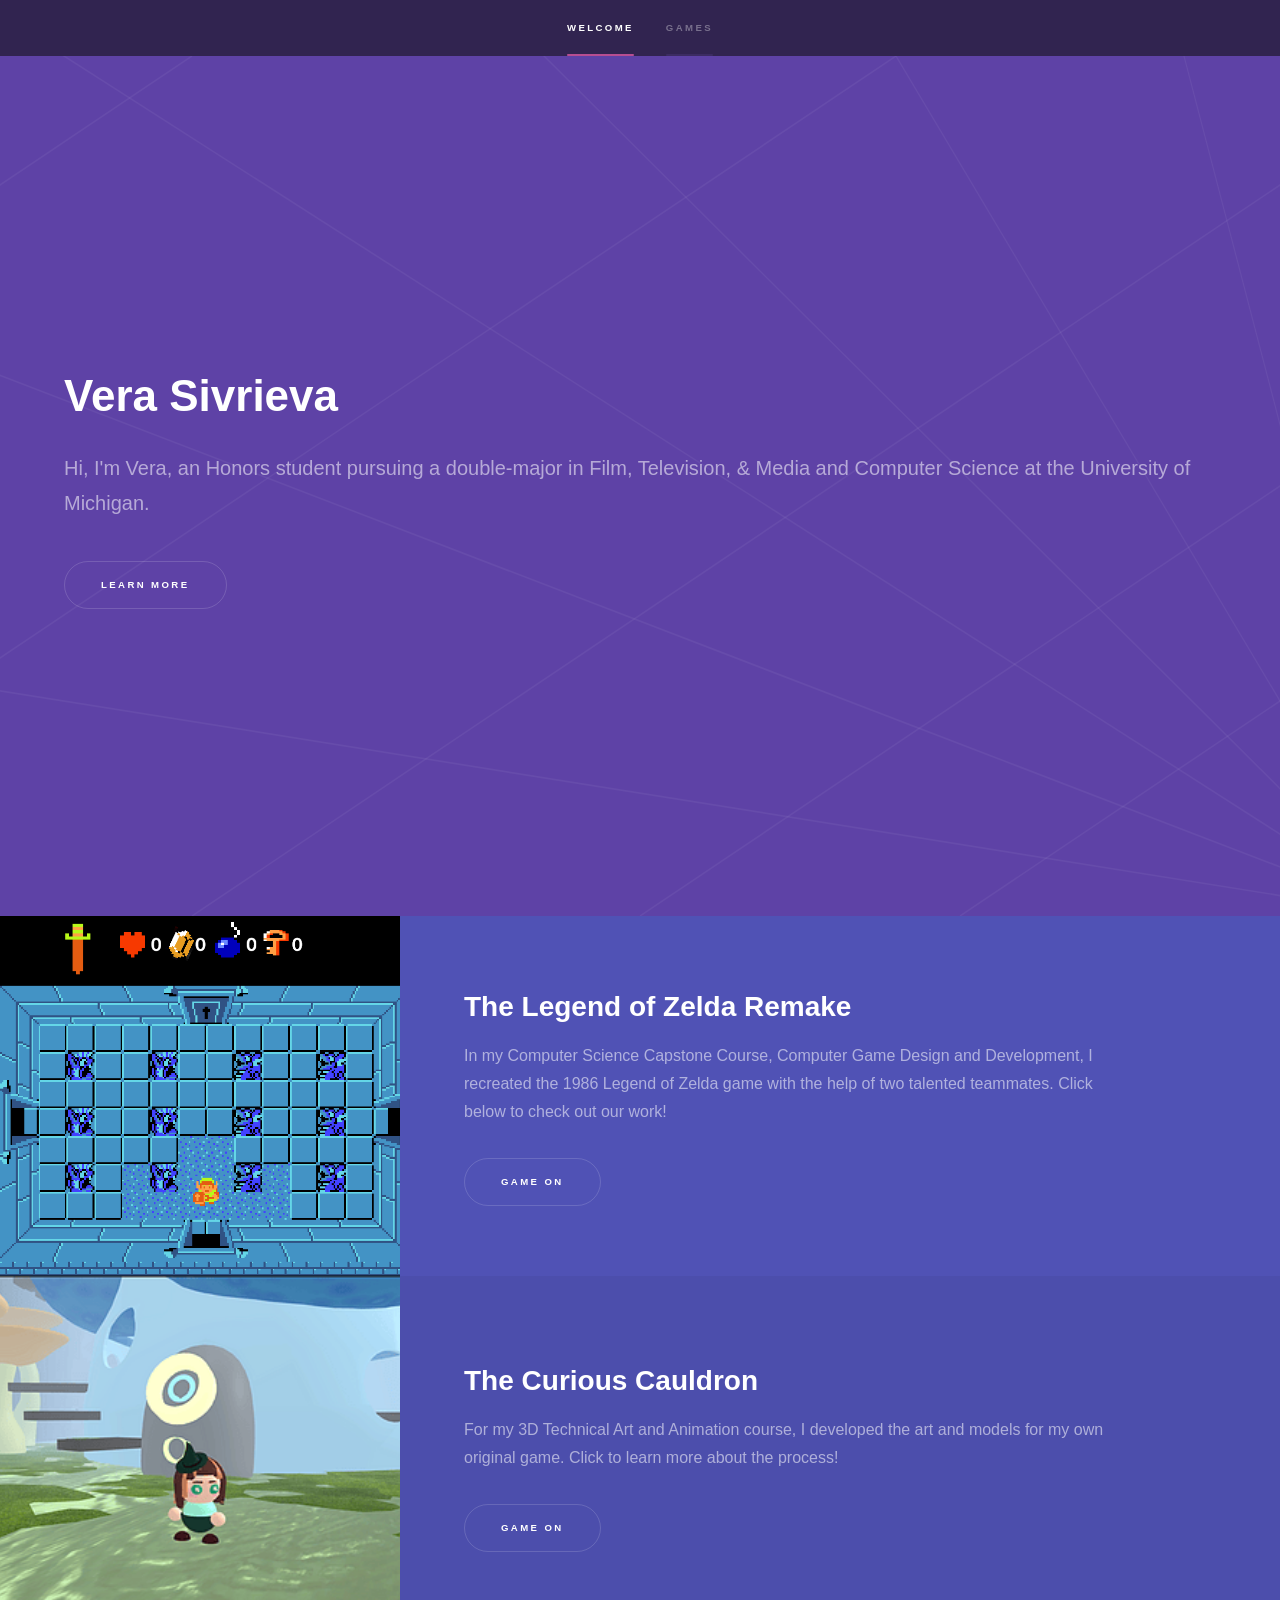
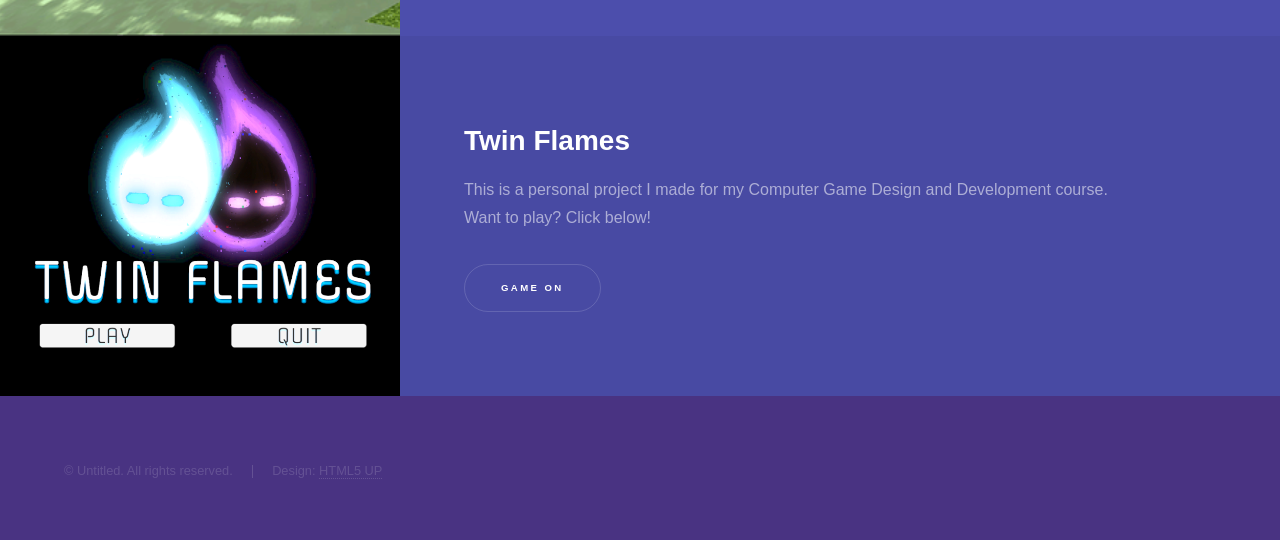
==== commit 9d9675a4: "added twin flames" ====
--- a/index.html
+++ b/index.html
@@ -63,24 +63,24 @@
 									<h2>The Curious Cauldron</h2>
 									<p>For my 3D Technical Art and Animation course, I developed the art and models for my own original game. Click to learn more about the process! </p>
 									<ul class="actions">
-										<li><a href="generic.html" class="button">Game On</a></li>
+										<li><a href="cauldron.html" class="button">Game On</a></li>
 									</ul>
 								</div>
 							</div>
 						</section>
-						<!--<section>
-							<a href="#" class="image"><img src="images/pic03.jpg" alt="" data-position="25% 25%" /></a>
+						<section>
+							<a href="#" class="image"><img src="images/logo.png" alt=""  data-position="50% 50%" /></a>
 							<div class="content">
 								<div class="inner">
-									<h2>Ultricies aliquam</h2>
-									<p>Phasellus convallis elit id ullamcorper pulvinar. Duis aliquam turpis mauris, eu ultricies erat malesuada quis. Aliquam dapibus.</p>
+									<h2>Twin Flames</h2>
+									<p>This is a personal project I made for my Computer Game Design and Development course. Want to play? Click below!</p>
 									<ul class="actions">
-										<li><a href="generic.html" class="button">Learn more</a></li>
+										<li><a href="flames.html" class="button">Game On</a></li>
 									</ul>
 								</div>
 							</div>
 						</section>
-					</section>-->
+					</section>
 
 				<!-- Two -->
 					<!--<section id="two" class="wrapper style3 fade-up">
--- a/assets/css/main.css
+++ b/assets/css/main.css
@@ -3906,4 +3906,6 @@
 				background-attachment: scroll;
 			}
 
-		}+		}
+
+		
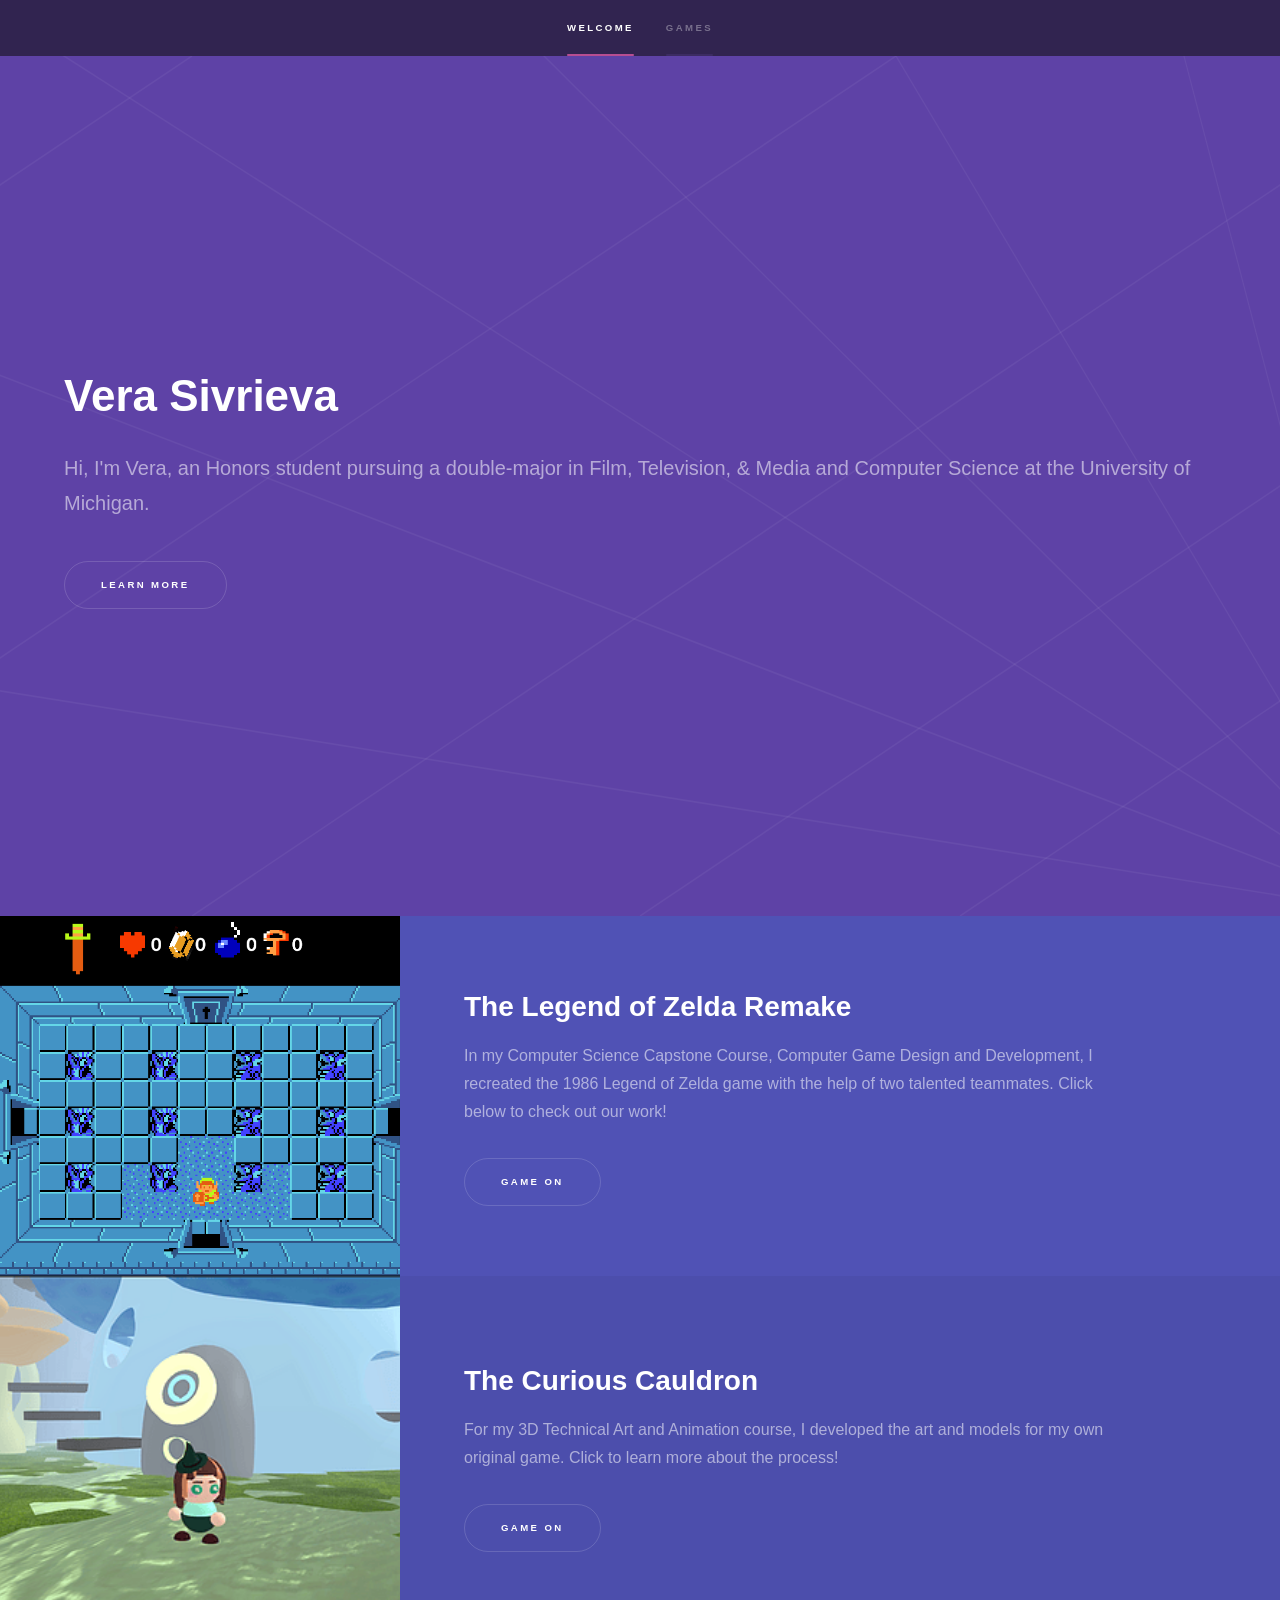
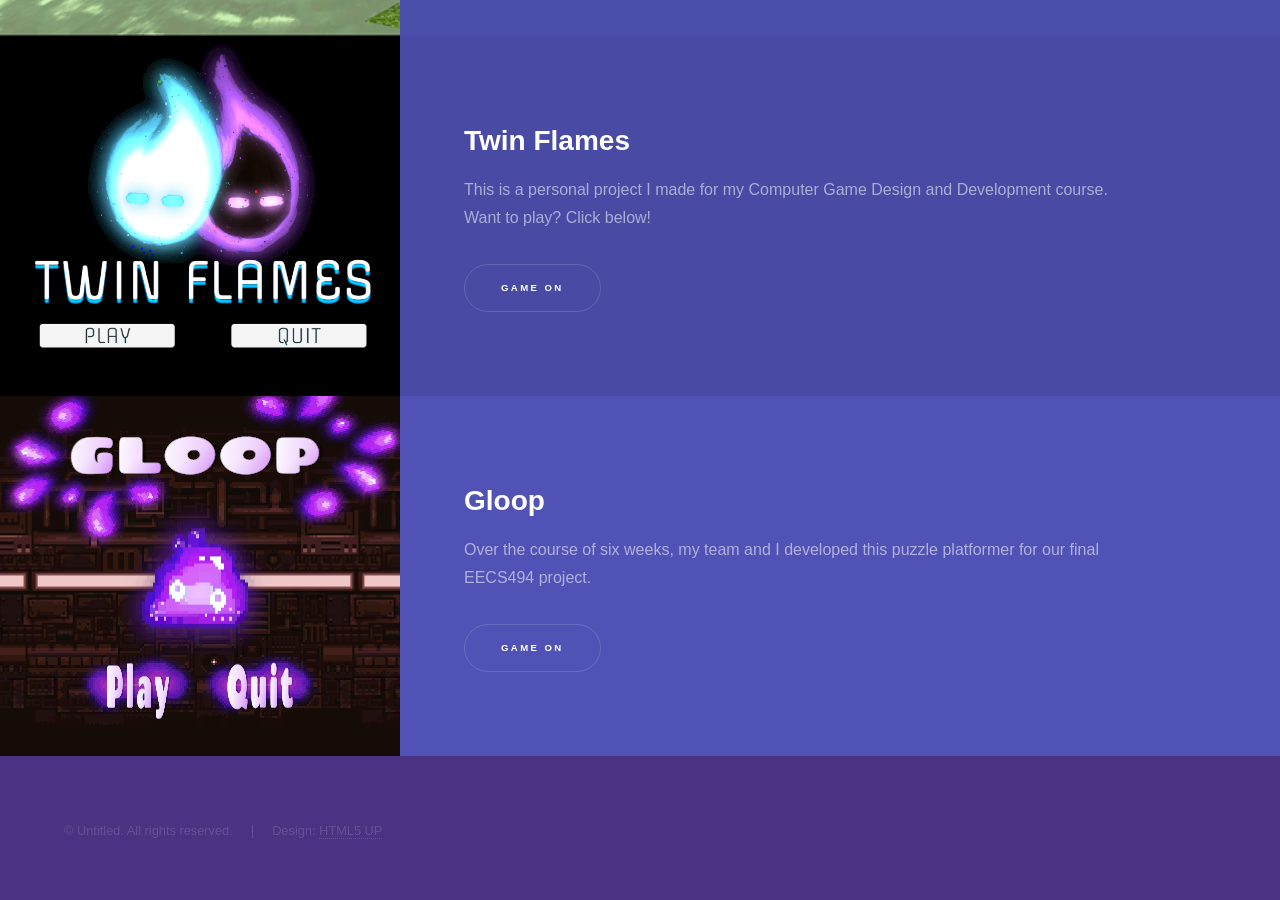
==== commit 3c65833b: "making gloop page" ====
--- a/index.html
+++ b/index.html
@@ -80,7 +80,21 @@
 								</div>
 							</div>
 						</section>
+							<section>
+							<a href="#" class="image"><img src="images/gloop_title.png" alt="" data-position="bottom center" /></a>
+							<div class="content">
+								<div class="inner">
+									<h2>Gloop</h2>
+									<p>Over the course of six weeks, my team and I developed this puzzle platformer for our final EECS494 project.</p>
+									<ul class="actions">
+										<li><a href="gloop.html" class="button">Game On</a></li>
+									</ul>
+								</div>
+							</div>
+						</section>
 					</section>
+				
+		
 
 				<!-- Two -->
 					<!--<section id="two" class="wrapper style3 fade-up">
@@ -182,7 +196,7 @@
 								</section>
 							</div>
 						</div>
-					</section>
+					</section> 
 
 			</div> -->
 
